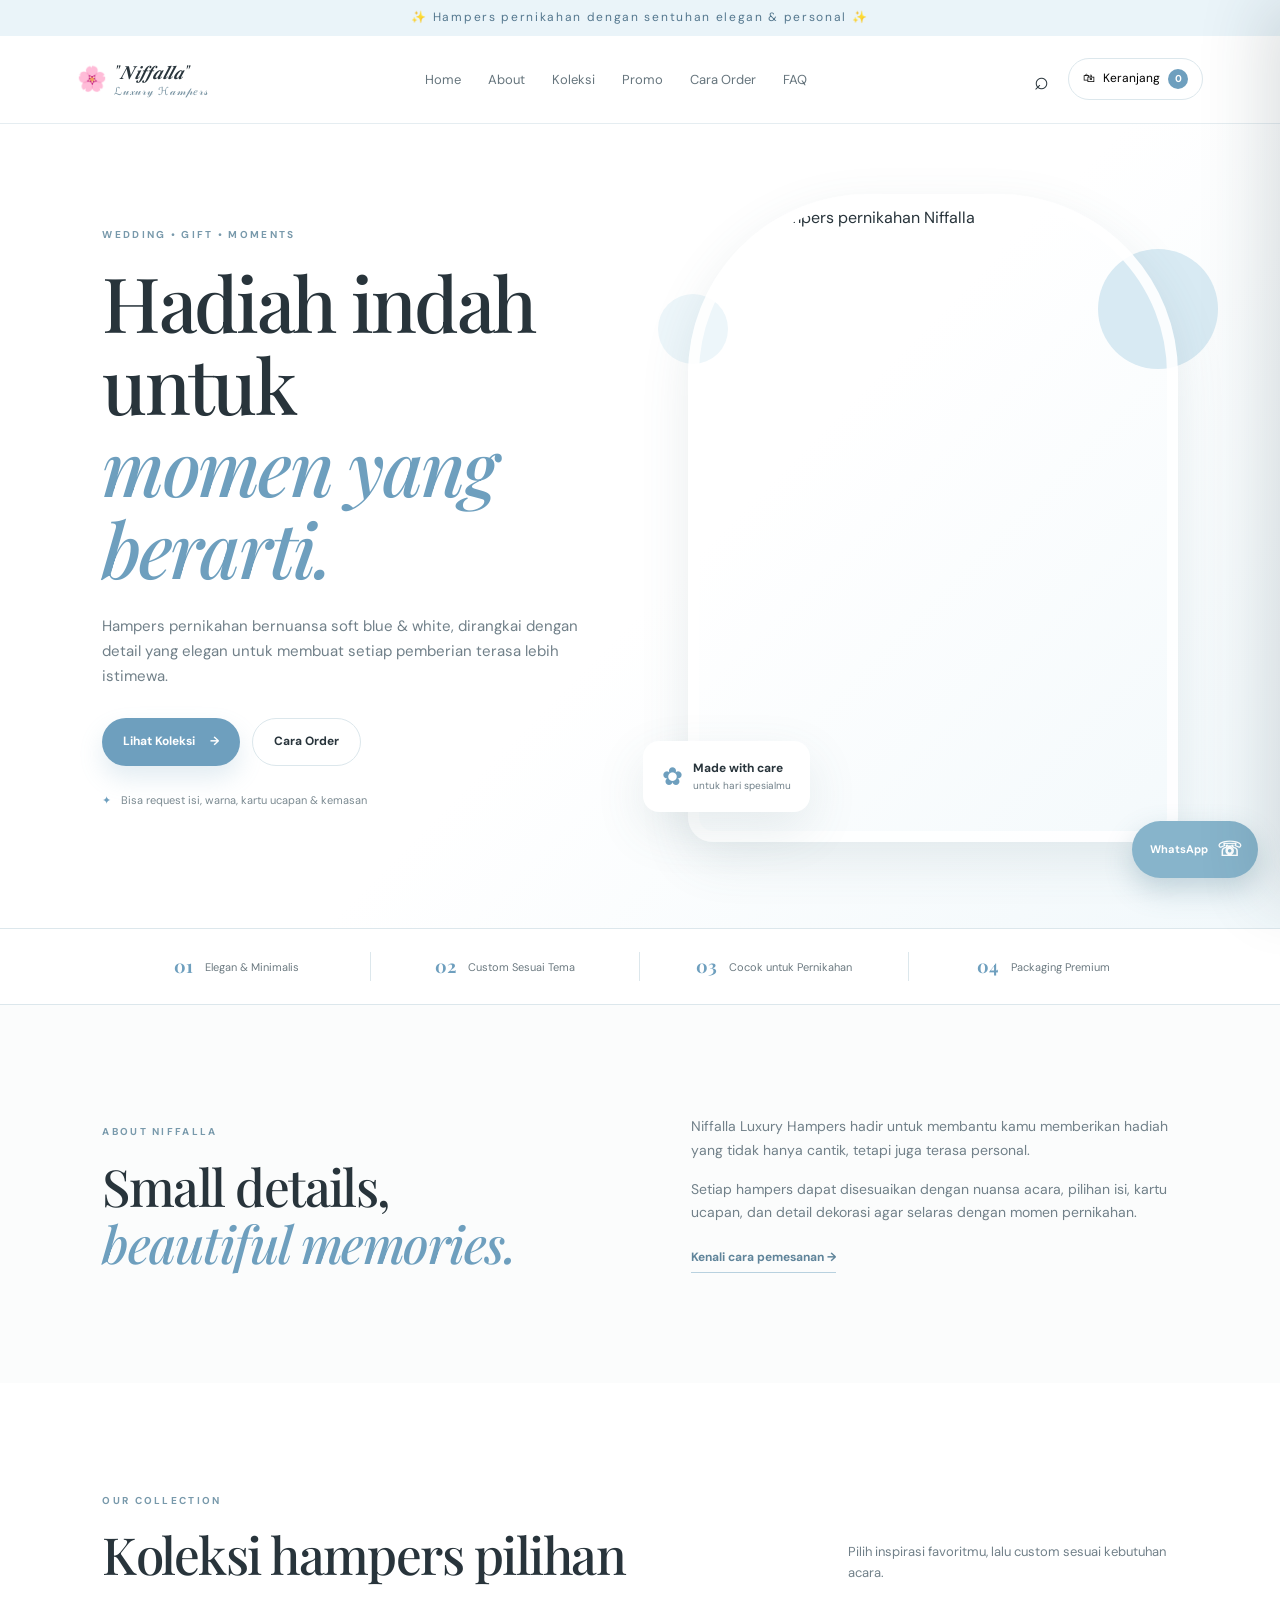
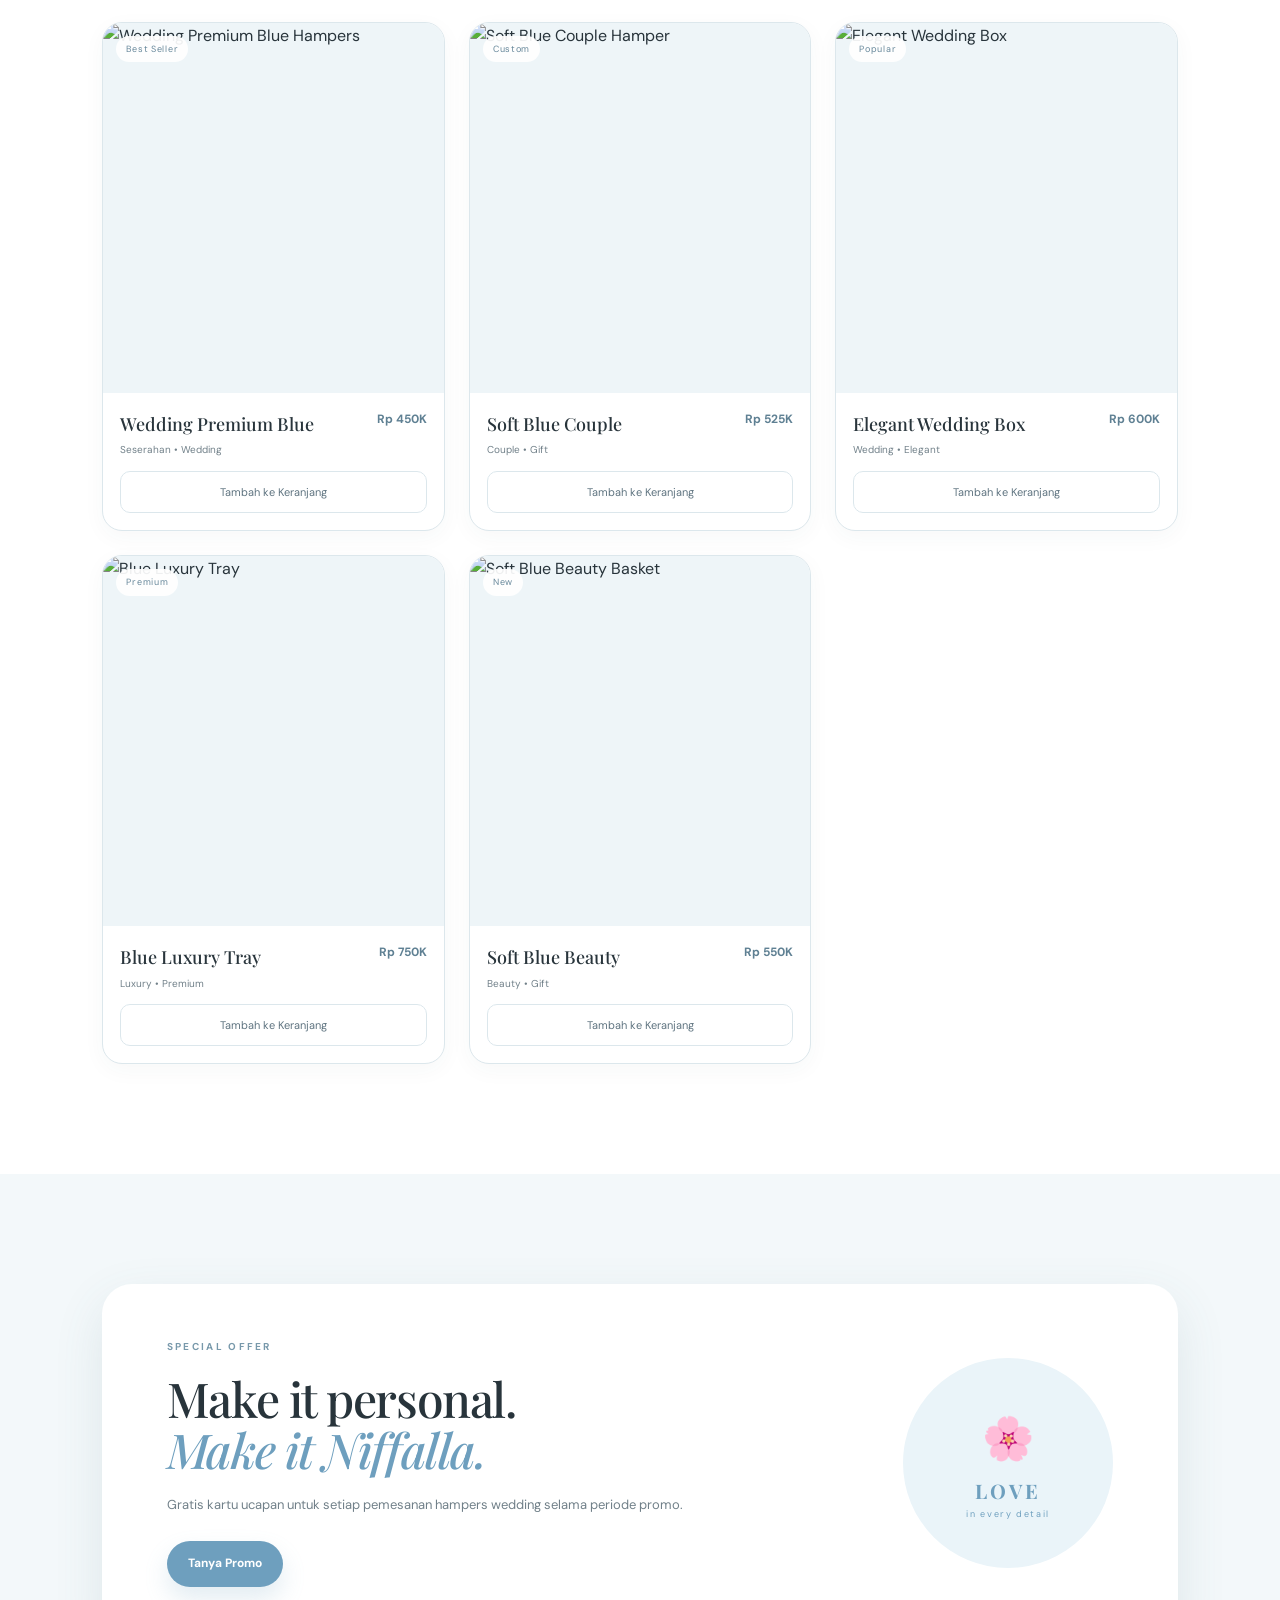
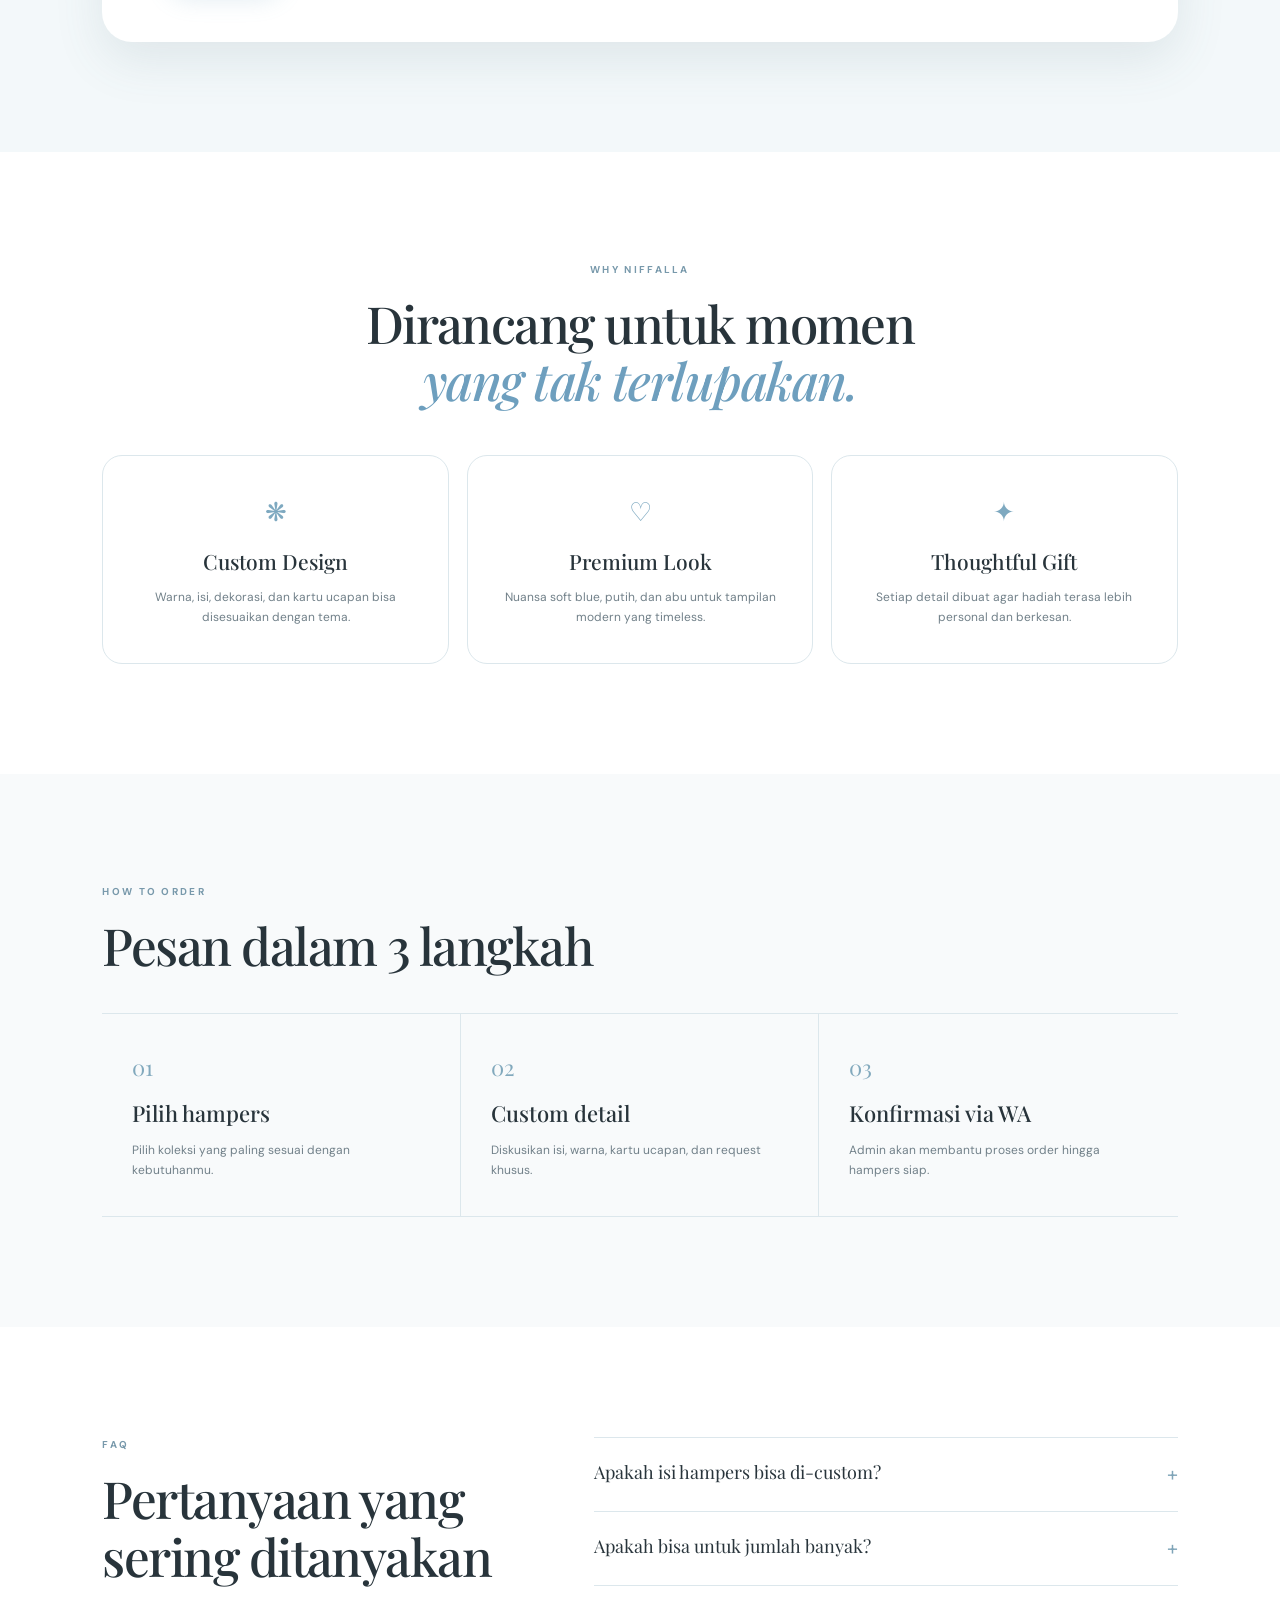
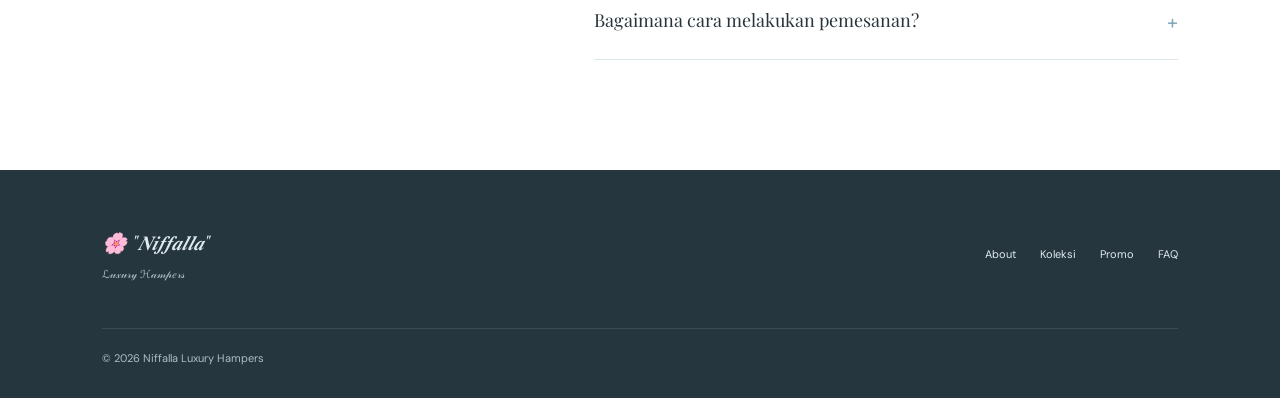
==== index.html @ 43140e13 "Add files via upload" ====
<!DOCTYPE html>
<html lang="id">
<head>
  <meta charset="UTF-8">
  <meta name="viewport" content="width=device-width, initial-scale=1.0">
  <meta name="description" content="Niffalla Luxury Hampers — hampers pernikahan modern, elegan, dan berkesan.">
  <title>🌸"𝑵𝒊𝒇𝒇𝒂𝒍𝒍𝒂"🌸 — ℒ𝓊𝓍𝓊𝓇𝓎 ℋ𝒶𝓂𝓅𝑒𝓇𝓈</title>
  <link rel="stylesheet" href="style.css">
  <link rel="icon" href="favicon.ico">
  <link rel="manifest" href="site.webmanifest">
</head>
<body>
  <div class="announcement">✨ Hampers pernikahan dengan sentuhan elegan & personal ✨</div>

  <header class="header" id="home">
    <a href="#home" class="brand" aria-label="Niffalla Luxury Hampers">
      <span class="brand-flower">🌸</span>
      <span class="brand-name">"𝑵𝒊𝒇𝒇𝒂𝒍𝒍𝒂"</span>
      <span class="brand-sub">ℒ𝓊𝓍𝓊𝓇𝓎 ℋ𝒶𝓂𝓅𝑒𝓇𝓈</span>
    </a>

    <nav class="nav" id="nav">
      <a href="#home">Home</a>
      <a href="#about">About</a>
      <a href="#koleksi">Koleksi</a>
      <a href="#promo">Promo</a>
      <a href="#cara-order">Cara Order</a>
      <a href="#faq">FAQ</a>
    </nav>

    <div class="header-actions">
      <button class="icon-btn" id="searchToggle" aria-label="Buka pencarian">⌕</button>
      <button class="cart-btn" id="cartToggle" aria-label="Buka keranjang">🛍 <span>Keranjang</span><b id="cartCount">0</b></button>
      <button class="menu-btn" id="menuBtn" aria-label="Buka menu">☰</button>
    </div>
  </header>

  <div class="search-panel" id="searchPanel">
    <div class="search-inner">
      <input id="searchInput" type="search" placeholder="Cari hampers, paket, atau kategori..." autocomplete="off">
      <button id="searchClose" aria-label="Tutup pencarian">×</button>
    </div>
    <div class="search-hint">Contoh: wedding, premium, beauty, couple</div>
  </div>

  <main>
    <section class="hero">
      <div class="hero-copy">
        <p class="eyebrow">WEDDING • GIFT • MOMENTS</p>
        <h1>Hadiah indah untuk<br><em>momen yang berarti.</em></h1>
        <p class="hero-text">Hampers pernikahan bernuansa soft blue & white, dirangkai dengan detail yang elegan untuk membuat setiap pemberian terasa lebih istimewa.</p>
        <div class="hero-buttons">
          <a class="btn primary" href="#koleksi">Lihat Koleksi <span>→</span></a>
          <a class="btn ghost" href="#cara-order">Cara Order</a>
        </div>
        <div class="hero-note">
          <span>✦</span> Bisa request isi, warna, kartu ucapan & kemasan
        </div>
      </div>

      <div class="hero-visual">
        <div class="hero-frame">
          <img src="assets/hampers-3.jpg" alt="Koleksi hampers pernikahan Niffalla">
        </div>
        <div class="floating-card">
          <span class="mini-flower">✿</span>
          <div><strong>Made with care</strong><small>untuk hari spesialmu</small></div>
        </div>
        <div class="blue-orb orb-one"></div>
        <div class="blue-orb orb-two"></div>
      </div>
    </section>

    <section class="trust-strip">
      <div><strong>01</strong><span>Elegan & Minimalis</span></div>
      <div><strong>02</strong><span>Custom Sesuai Tema</span></div>
      <div><strong>03</strong><span>Cocok untuk Pernikahan</span></div>
      <div><strong>04</strong><span>Packaging Premium</span></div>
    </section>

    <section class="section about" id="about">
      <div class="section-heading">
        <p class="eyebrow">ABOUT NIFFALLA</p>
        <h2>Small details,<br><em>beautiful memories.</em></h2>
      </div>
      <div class="about-copy">
        <p>Niffalla Luxury Hampers hadir untuk membantu kamu memberikan hadiah yang tidak hanya cantik, tetapi juga terasa personal.</p>
        <p>Setiap hampers dapat disesuaikan dengan nuansa acara, pilihan isi, kartu ucapan, dan detail dekorasi agar selaras dengan momen pernikahan.</p>
        <a class="text-link" href="#cara-order">Kenali cara pemesanan <span>→</span></a>
      </div>
    </section>

    <section class="section collection" id="koleksi">
      <div class="section-top">
        <div>
          <p class="eyebrow">OUR COLLECTION</p>
          <h2>Koleksi hampers pilihan</h2>
        </div>
        <p class="section-description">Pilih inspirasi favoritmu, lalu custom sesuai kebutuhan acara.</p>
      </div>

      <div class="product-grid" id="productGrid">
        <article class="product-card" data-name="wedding premium blue hampers" data-category="wedding premium">
          <div class="product-image"><img src="assets/hampers-1.jpg" alt="Wedding Premium Blue Hampers"><span class="tag">Best Seller</span></div>
          <div class="product-info"><div><h3>Wedding Premium Blue</h3><p>Seserahan • Wedding</p></div><strong>Rp 450K</strong></div>
          <button class="add-cart" data-product="Wedding Premium Blue" data-price="450000">Tambah ke Keranjang</button>
        </article>

        <article class="product-card" data-name="soft blue couple hamper" data-category="wedding couple">
          <div class="product-image"><img src="assets/hampers-2.jpg" alt="Soft Blue Couple Hamper"><span class="tag">Custom</span></div>
          <div class="product-info"><div><h3>Soft Blue Couple</h3><p>Couple • Gift</p></div><strong>Rp 525K</strong></div>
          <button class="add-cart" data-product="Soft Blue Couple" data-price="525000">Tambah ke Keranjang</button>
        </article>

        <article class="product-card" data-name="elegant wedding box" data-category="wedding elegant">
          <div class="product-image"><img src="assets/hampers-3.jpg" alt="Elegant Wedding Box"><span class="tag">Popular</span></div>
          <div class="product-info"><div><h3>Elegant Wedding Box</h3><p>Wedding • Elegant</p></div><strong>Rp 600K</strong></div>
          <button class="add-cart" data-product="Elegant Wedding Box" data-price="600000">Tambah ke Keranjang</button>
        </article>

        <article class="product-card" data-name="blue luxury tray" data-category="luxury premium">
          <div class="product-image"><img src="assets/hampers-4.jpg" alt="Blue Luxury Tray"><span class="tag">Premium</span></div>
          <div class="product-info"><div><h3>Blue Luxury Tray</h3><p>Luxury • Premium</p></div><strong>Rp 750K</strong></div>
          <button class="add-cart" data-product="Blue Luxury Tray" data-price="750000">Tambah ke Keranjang</button>
        </article>

        <article class="product-card" data-name="soft blue beauty basket" data-category="beauty gift">
          <div class="product-image"><img src="assets/hampers-5.jpg" alt="Soft Blue Beauty Basket"><span class="tag">New</span></div>
          <div class="product-info"><div><h3>Soft Blue Beauty</h3><p>Beauty • Gift</p></div><strong>Rp 550K</strong></div>
          <button class="add-cart" data-product="Soft Blue Beauty" data-price="550000">Tambah ke Keranjang</button>
        </article>
      </div>
      <p class="empty-state" id="emptyState">Produk yang kamu cari belum ditemukan.</p>
    </section>

    <section class="section promo" id="promo">
      <div class="promo-card">
        <div>
          <p class="eyebrow">SPECIAL OFFER</p>
          <h2>Make it personal.<br><em>Make it Niffalla.</em></h2>
          <p>Gratis kartu ucapan untuk setiap pemesanan hampers wedding selama periode promo.</p>
          <a class="btn primary" href="https://wa.me/6285159977358?text=Halo%20kak%20aku%20mau%20order%20hampers%201packet%20ya" target="_blank" rel="noopener">Tanya Promo</a>
        </div>
        <div class="promo-art"><span>🌸</span><b>LOVE</b><small>in every detail</small></div>
      </div>
    </section>

    <section class="section why">
      <div class="section-heading centered">
        <p class="eyebrow">WHY NIFFALLA</p>
        <h2>Dirancang untuk momen<br><em>yang tak terlupakan.</em></h2>
      </div>
      <div class="feature-grid">
        <div class="feature"><span>❋</span><h3>Custom Design</h3><p>Warna, isi, dekorasi, dan kartu ucapan bisa disesuaikan dengan tema.</p></div>
        <div class="feature"><span>♡</span><h3>Premium Look</h3><p>Nuansa soft blue, putih, dan abu untuk tampilan modern yang timeless.</p></div>
        <div class="feature"><span>✦</span><h3>Thoughtful Gift</h3><p>Setiap detail dibuat agar hadiah terasa lebih personal dan berkesan.</p></div>
      </div>
    </section>

    <section class="section order-section" id="cara-order">
      <div class="section-top">
        <div><p class="eyebrow">HOW TO ORDER</p><h2>Pesan dalam 3 langkah</h2></div>
      </div>
      <div class="steps">
        <div class="step"><span>01</span><h3>Pilih hampers</h3><p>Pilih koleksi yang paling sesuai dengan kebutuhanmu.</p></div>
        <div class="step"><span>02</span><h3>Custom detail</h3><p>Diskusikan isi, warna, kartu ucapan, dan request khusus.</p></div>
        <div class="step"><span>03</span><h3>Konfirmasi via WA</h3><p>Admin akan membantu proses order hingga hampers siap.</p></div>
      </div>
    </section>

    <section class="section faq" id="faq">
      <div class="section-heading"><p class="eyebrow">FAQ</p><h2>Pertanyaan yang sering ditanyakan</h2></div>
      <div class="faq-list">
        <details><summary>Apakah isi hampers bisa di-custom?</summary><p>Ya. Kamu bisa request isi, warna, tema dekorasi, dan kartu ucapan sesuai kebutuhan.</p></details>
        <details><summary>Apakah bisa untuk jumlah banyak?</summary><p>Bisa. Untuk pesanan wedding dalam jumlah banyak, sebaiknya konsultasikan kebutuhan lebih awal melalui WhatsApp.</p></details>
        <details><summary>Bagaimana cara melakukan pemesanan?</summary><p>Tambahkan produk ke keranjang, isi data pemesan, lalu kirim lewat WhatsApp. Pesanan otomatis tercatat di sistem kami.</p></details>
      </div>
    </section>
  </main>

  <footer class="footer">
    <div>
      <a href="#home" class="footer-brand">🌸 "𝑵𝒊𝒇𝒇𝒂𝒍𝒍𝒂"</a>
      <p>ℒ𝓊𝓍𝓊𝓇𝓎 ℋ𝒶𝓂𝓅𝑒𝓇𝓈</p>
    </div>
    <div class="footer-links">
      <a href="#about">About</a><a href="#koleksi">Koleksi</a><a href="#promo">Promo</a><a href="#faq">FAQ</a>
    </div>
    <p class="copyright">© 2026 Niffalla Luxury Hampers</p>
  </footer>

  <aside class="cart-drawer" id="cartDrawer" aria-label="Keranjang belanja">
    <div class="cart-head">
      <div><p class="eyebrow">YOUR BAG</p><h2>Keranjang</h2></div>
      <button id="cartClose" aria-label="Tutup keranjang">×</button>
    </div>

    <div id="cartItems" class="cart-items">
      <p class="cart-empty">Keranjang masih kosong.</p>
    </div>

    <!-- Form data pemesan (database order) -->
    <div class="cart-form" id="orderFormWrap">
      <h3>Data Pemesan</h3>
      <div id="orderStatus" class="order-status"></div>

      <label for="customerName">Nama <span>*</span></label>
      <input type="text" id="customerName" placeholder="Nama lengkap" autocomplete="name" required>

      <label for="customerWa">Nomor WhatsApp <span>*</span></label>
      <input type="tel" id="customerWa" placeholder="08xxxxxxxxxx atau 628xxxxxxxxxx" autocomplete="tel" required>

      <label for="customerNote">Catatan / Request Custom</label>
      <textarea id="customerNote" placeholder="Contoh: kartu ucapan untuk Anisa & Budi, warna soft blue..."></textarea>

      <p class="form-error" id="formError">Mohon isi nama dan nomor WhatsApp.</p>
      <p class="form-success" id="formSuccess">Pesanan berhasil tercatat!</p>
    </div>

    <div class="cart-footer">
      <div><span>Total</span><strong id="cartTotal">Rp 0</strong></div>
      <button class="btn primary full" id="checkoutBtn">Order via WhatsApp</button>
    </div>
  </aside>
  <div class="overlay" id="overlay"></div>

  <a class="wa-float" href="https://wa.me/6285159977358?text=Halo%20kak%20aku%20mau%20order%20hampers%201packet%20ya" target="_blank" rel="noopener" aria-label="Chat WhatsApp">
    <span>WhatsApp</span> <b>☏</b>
  </a>

  <script src="script.js"></script>
</body>
</html>
---- style.css ----
@import url('https://fonts.googleapis.com/css2?family=DM+Sans:wght@400;500;600;700&family=Playfair+Display:ital,wght@0,500;0,600;1,500;1,600&display=swap');

:root{
  --blue:#a9c9df;
  --blue-deep:#6e9fbe;
  --blue-soft:#eaf4f9;
  --blue-pale:#f5fafc;
  --ink:#28343b;
  --muted:#718089;
  --line:#dce7ec;
  --white:#fff;
  --gray:#f5f6f6;
  --shadow:0 18px 50px rgba(77,105,119,.12);
  --radius:24px;
}
*{box-sizing:border-box;margin:0;padding:0}
html{scroll-behavior:smooth}
body{font-family:'DM Sans',sans-serif;color:var(--ink);background:#fff;line-height:1.65;overflow-x:hidden}
a{text-decoration:none;color:inherit}
button,input{font:inherit}
button{cursor:pointer;border:0}
img{display:block;width:100%;height:100%;object-fit:cover}
.announcement{background:#eaf4f9;color:#54778e;text-align:center;font-size:12px;letter-spacing:.14em;padding:8px 15px}
.header{height:88px;display:flex;align-items:center;justify-content:space-between;padding:0 6vw;border-bottom:1px solid rgba(220,231,236,.75);background:rgba(255,255,255,.94);position:sticky;top:0;z-index:20;backdrop-filter:blur(12px)}
.brand{display:grid;grid-template-columns:auto 1fr;grid-template-rows:auto auto;column-gap:7px;line-height:1}
.brand-flower{grid-row:1/3;font-size:24px;align-self:center}
.brand-name{font-family:'Playfair Display',serif;font-size:19px;font-style:italic;letter-spacing:.02em}
.brand-sub{font-family:'Playfair Display',serif;font-size:11px;color:#7691a0;letter-spacing:.08em;margin-top:4px}
.nav{display:flex;gap:27px;font-size:13px;color:#66757d}
.nav a{transition:.25s}.nav a:hover{color:var(--blue-deep)}
.header-actions{display:flex;gap:8px;align-items:center}
.icon-btn,.menu-btn{background:transparent;color:var(--ink);font-size:25px;width:38px;height:38px}
.cart-btn{display:flex;align-items:center;gap:8px;padding:10px 14px;border:1px solid var(--line);border-radius:99px;background:#fff;font-size:12px}
.cart-btn b{min-width:20px;height:20px;border-radius:50%;display:grid;place-items:center;background:var(--blue-deep);color:#fff;font-size:10px}
.menu-btn{display:none}
.search-panel{position:fixed;top:96px;right:6vw;width:min(520px,88vw);background:#fff;border:1px solid var(--line);box-shadow:var(--shadow);padding:18px;border-radius:18px;z-index:30;transform:translateY(-15px);opacity:0;pointer-events:none;transition:.25s}
.search-panel.open{transform:translateY(0);opacity:1;pointer-events:auto}
.search-inner{display:flex;border:1px solid var(--line);border-radius:12px;overflow:hidden}
.search-inner input{border:0;outline:0;padding:13px 15px;flex:1}
.search-inner button{width:45px;background:#fff;font-size:24px;color:var(--muted)}
.search-hint{font-size:11px;color:var(--muted);padding-top:8px}
.hero{min-height:calc(100vh - 96px);display:grid;grid-template-columns:1.02fr .98fr;align-items:center;gap:6vw;padding:70px 8vw 85px;background:linear-gradient(135deg,#fff 0%,#fff 54%,#f1f8fb 100%);position:relative}
.hero-copy{max-width:620px}
.eyebrow{font-size:10px;letter-spacing:.23em;font-weight:700;color:#7899ab;margin-bottom:17px}
.hero h1{font-family:'Playfair Display',serif;font-size:clamp(46px,6vw,76px);line-height:1.08;font-weight:500;letter-spacing:-.035em}
.hero h1 em,.section h2 em{color:#6e9fbe}
.hero-text{color:var(--muted);max-width:550px;margin:25px 0 30px;font-size:15px}
.hero-buttons{display:flex;gap:12px;flex-wrap:wrap}
.btn{display:inline-flex;align-items:center;justify-content:center;gap:15px;padding:13px 21px;border-radius:99px;font-size:12px;font-weight:700;transition:.25s}
.btn.primary{background:var(--blue-deep);color:#fff;box-shadow:0 12px 25px rgba(110,159,190,.2)}
.btn.primary:hover{transform:translateY(-2px);background:#5f8fae}
.btn.ghost{border:1px solid var(--line);background:#fff}
.btn.ghost:hover{border-color:var(--blue);background:var(--blue-pale)}
.hero-note{font-size:11px;color:#7a8990;margin-top:25px}.hero-note span{color:var(--blue-deep);margin-right:7px}
.hero-visual{position:relative;max-width:570px;justify-self:end;width:100%}
.hero-frame{height:min(650px,72vh);border-radius:180px 180px 25px 25px;overflow:hidden;border:11px solid rgba(255,255,255,.9);box-shadow:var(--shadow);position:relative;z-index:2}
.floating-card{position:absolute;z-index:4;left:-45px;bottom:30px;background:#fff;padding:15px 19px;border-radius:16px;box-shadow:var(--shadow);display:flex;gap:10px;align-items:center}
.mini-flower{font-size:25px;color:var(--blue-deep)}
.floating-card strong,.floating-card small{display:block}.floating-card strong{font-size:12px}.floating-card small{font-size:10px;color:var(--muted)}
.blue-orb{position:absolute;border-radius:50%;background:#d8eaf3}.orb-one{width:120px;height:120px;right:-40px;top:55px}.orb-two{width:70px;height:70px;left:-30px;top:100px;background:#edf6fa}
.trust-strip{display:grid;grid-template-columns:repeat(4,1fr);border-top:1px solid var(--line);border-bottom:1px solid var(--line);padding:23px 8vw;background:#fff}
.trust-strip div{display:flex;justify-content:center;align-items:center;gap:12px;border-right:1px solid var(--line)}.trust-strip div:last-child{border:0}
.trust-strip strong{font-family:'Playfair Display',serif;color:var(--blue-deep);font-size:18px}.trust-strip span{font-size:11px;color:#6c7a81}
.section{padding:110px 8vw}.about{display:grid;grid-template-columns:1fr 1fr;gap:8vw;align-items:end;background:#fbfcfc}
.section h2{font-family:'Playfair Display',serif;font-size:clamp(34px,4vw,55px);line-height:1.12;font-weight:500;letter-spacing:-.03em}
.about-copy{max-width:560px;color:var(--muted);font-size:14px}.about-copy p+p{margin-top:16px}
.text-link{display:inline-block;margin-top:24px;color:#5f849a;font-size:12px;font-weight:700;border-bottom:1px solid #b8d1df;padding-bottom:4px}
.section-top{display:flex;justify-content:space-between;align-items:end;gap:30px;margin-bottom:38px}.section-description{max-width:330px;color:var(--muted);font-size:13px}
.collection{background:#fff}.product-grid{display:grid;grid-template-columns:repeat(3,1fr);gap:24px}
.product-card{border:1px solid var(--line);border-radius:20px;overflow:hidden;background:#fff;transition:.3s;box-shadow:0 6px 22px rgba(50,75,85,.04)}
.product-card:hover{transform:translateY(-6px);box-shadow:var(--shadow)}
.product-image{height:370px;position:relative;background:#eef5f8}.product-image img{transition:.5s}.product-card:hover .product-image img{transform:scale(1.025)}
.tag{position:absolute;left:13px;top:13px;background:rgba(255,255,255,.92);padding:6px 10px;border-radius:99px;font-size:9px;letter-spacing:.08em;color:#66879a}
.product-info{display:flex;justify-content:space-between;gap:12px;padding:17px 17px 12px}.product-info h3{font-family:'Playfair Display',serif;font-size:18px;font-weight:500}.product-info p{font-size:10px;color:var(--muted);margin-top:3px}.product-info strong{font-size:12px;color:#5f8093;white-space:nowrap}
.add-cart{margin:0 17px 17px;width:calc(100% - 34px);padding:11px;border:1px solid var(--line);background:#fff;border-radius:10px;font-size:11px;color:#5f7480;transition:.2s}.add-cart:hover{background:var(--blue-soft);border-color:#c4dce8}
.empty-state{display:none;text-align:center;color:var(--muted);padding:40px;font-size:13px}
.promo{background:#f3f8fa}.promo-card{background:#fff;border-radius:30px;padding:55px 6%;display:flex;align-items:center;justify-content:space-between;gap:40px;box-shadow:var(--shadow);overflow:hidden}.promo-card h2{font-family:'Playfair Display',serif;font-size:48px;line-height:1.08;font-weight:500}.promo-card p:not(.eyebrow){color:var(--muted);font-size:13px;max-width:530px;margin:18px 0 25px}.promo-art{width:210px;height:210px;border-radius:50%;background:#eaf4f9;display:flex;flex-direction:column;align-items:center;justify-content:center;color:#6e9fbe;flex-shrink:0}.promo-art span{font-size:42px}.promo-art b{font-family:'Playfair Display',serif;font-size:20px;letter-spacing:.16em}.promo-art small{font-size:9px;letter-spacing:.18em}
.centered{text-align:center}.why{background:#fff}.feature-grid{display:grid;grid-template-columns:repeat(3,1fr);gap:18px;margin-top:45px}.feature{text-align:center;padding:35px 25px;border:1px solid var(--line);border-radius:20px}.feature span{font-size:26px;color:#7ea9c0}.feature h3{font-family:'Playfair Display',serif;font-size:21px;font-weight:500;margin:10px 0}.feature p{font-size:12px;color:var(--muted)}
.order-section{background:#f8fafb}.steps{display:grid;grid-template-columns:repeat(3,1fr);border-top:1px solid var(--line);border-bottom:1px solid var(--line)}.step{padding:35px 30px;border-right:1px solid var(--line)}.step:last-child{border:0}.step span{font-family:'Playfair Display',serif;color:#82a9bd;font-size:22px}.step h3{font-family:'Playfair Display',serif;font-size:22px;font-weight:500;margin:10px 0}.step p{font-size:12px;color:var(--muted);max-width:280px}
.faq{display:grid;grid-template-columns:.8fr 1.2fr;gap:8vw}.faq-list{border-top:1px solid var(--line)}details{border-bottom:1px solid var(--line);padding:20px 0}summary{cursor:pointer;font-family:'Playfair Display',serif;font-size:18px;list-style:none;display:flex;justify-content:space-between;gap:20px}summary::-webkit-details-marker{display:none}summary:after{content:'+';font-family:'DM Sans';font-size:20px;color:#7fa4b8}details[open] summary:after{content:'−'}details p{font-size:12px;color:var(--muted);padding-top:13px;max-width:650px}
.footer{background:#26363e;color:#dfeaf0;padding:55px 8vw 30px;display:grid;grid-template-columns:1fr auto;gap:30px;position:relative}.footer-brand{font-family:'Playfair Display',serif;font-style:italic;font-size:20px}.footer p{font-size:11px;color:#aebec5;margin-top:7px}.footer-links{display:flex;gap:24px;font-size:11px;align-items:center}.copyright{grid-column:1/-1;border-top:1px solid rgba(255,255,255,.1);padding-top:20px;margin-top:15px!important}
.cart-drawer{position:fixed;right:0;top:0;height:100vh;width:min(440px,94vw);background:#fff;z-index:60;box-shadow:-20px 0 60px rgba(35,55,65,.14);transform:translateX(100%);transition:.35s;display:flex;flex-direction:column}.cart-drawer.open{transform:translateX(0)}.cart-head{display:flex;justify-content:space-between;align-items:flex-start;padding:28px;border-bottom:1px solid var(--line)}.cart-head h2{font-family:'Playfair Display',serif;font-weight:500;font-size:30px}.cart-head button{background:transparent;font-size:28px;color:var(--muted)}.cart-items{flex:1;overflow:auto;padding:15px 28px}.cart-empty{font-size:13px;color:var(--muted);text-align:center;padding:60px 10px}.cart-row{display:grid;grid-template-columns:1fr auto;gap:12px;padding:18px 0;border-bottom:1px solid var(--line)}.cart-row strong{font-size:12px}.cart-row p{font-size:12px}.cart-row small{display:block;color:var(--muted);margin-top:4px}.remove-item{background:transparent;color:#a06f6f;font-size:10px;margin-top:8px}.cart-footer{padding:22px 28px;border-top:1px solid var(--line);background:#fbfcfc}.cart-footer>div{display:flex;justify-content:space-between;margin-bottom:16px;font-size:13px}.full{width:100%}.overlay{position:fixed;inset:0;background:rgba(30,45,52,.25);z-index:50;opacity:0;pointer-events:none;transition:.3s}.overlay.show{opacity:1;pointer-events:auto}
.wa-float{position:fixed;right:22px;bottom:22px;z-index:45;background:#87b4cb;color:#fff;border-radius:99px;padding:12px 16px 12px 18px;display:flex;align-items:center;gap:9px;font-size:11px;font-weight:700;box-shadow:0 12px 28px rgba(80,125,147,.3);transition:.25s}.wa-float:hover{transform:translateY(-3px)}.wa-float b{font-size:20px}
@media(max-width:1050px){.nav{gap:15px}.hero{padding-left:6vw;padding-right:6vw}.section{padding-left:6vw;padding-right:6vw}.trust-strip{padding-left:6vw;padding-right:6vw}.product-grid{grid-template-columns:repeat(2,1fr)}}
@media(max-width:800px){.header{padding:0 5vw}.nav{position:absolute;left:0;right:0;top:88px;background:#fff;border-bottom:1px solid var(--line);padding:20px 5vw;display:none;flex-direction:column}.nav.open{display:flex}.menu-btn{display:block}.cart-btn span{display:none}.hero{grid-template-columns:1fr;padding-top:45px}.hero-visual{justify-self:center;max-width:500px;margin-top:30px}.hero-frame{height:500px}.floating-card{left:10px}.about,.faq{grid-template-columns:1fr;gap:35px}.feature-grid,.steps{grid-template-columns:1fr}.step{border-right:0;border-bottom:1px solid var(--line)}.section-top{display:block}.section-description{margin-top:12px}.promo-card{padding:40px 30px}.promo-art{width:150px;height:150px}.promo-card h2{font-size:37px}.footer{grid-template-columns:1fr}.footer-links{order:3}.copyright{grid-column:1}}
@media(max-width:560px){.brand-sub{font-size:9px}.brand-name{font-size:16px}.brand-flower{font-size:19px}.icon-btn{display:none}.hero h1{font-size:43px}.hero-frame{height:440px}.trust-strip{grid-template-columns:1fr 1fr;gap:15px}.trust-strip div{border:0;justify-content:flex-start}.product-grid{grid-template-columns:1fr}.product-image{height:390px}.section{padding-top:75px;padding-bottom:75px}.promo-card{display:block}.promo-art{margin:30px auto 0}.wa-float span{display:none}.wa-float{width:50px;height:50px;padding:0;justify-content:center}.wa-float b{font-size:22px}}

/* ===== Order form in cart drawer ===== */
.cart-form{padding:0 28px 18px;border-top:1px solid var(--line);margin-top:8px}
.cart-form h3{font-family:'Playfair Display',serif;font-size:15px;font-weight:500;margin:16px 0 12px;color:var(--ink)}
.cart-form label{display:block;font-size:11px;color:var(--muted);margin-bottom:4px;margin-top:10px}
.cart-form label span{color:#c45c5c}
.cart-form input,.cart-form textarea{
  width:100%;padding:11px 13px;border:1px solid var(--line);border-radius:10px;
  font-size:13px;outline:0;background:#fff;color:var(--ink);transition:.2s
}
.cart-form input:focus,.cart-form textarea:focus{border-color:var(--blue-deep);box-shadow:0 0 0 3px rgba(110,159,190,.15)}
.cart-form textarea{resize:vertical;min-height:70px}
.cart-form .form-error{font-size:11px;color:#c45c5c;margin-top:6px;display:none}
.cart-form .form-error.show{display:block}
.cart-form .form-success{font-size:12px;color:#3d8b6e;margin-top:8px;display:none;text-align:center}
.cart-form .form-success.show{display:block}
.btn.loading{opacity:.7;pointer-events:none}
.btn.loading::after{content:' ...'}
.order-status{font-size:11px;text-align:center;padding:8px 12px;border-radius:8px;margin-bottom:10px;display:none}
.order-status.show{display:block}
.order-status.ok{background:#e8f5ef;color:#2d6a4f}
.order-status.err{background:#fdeeee;color:#9b2c2c}
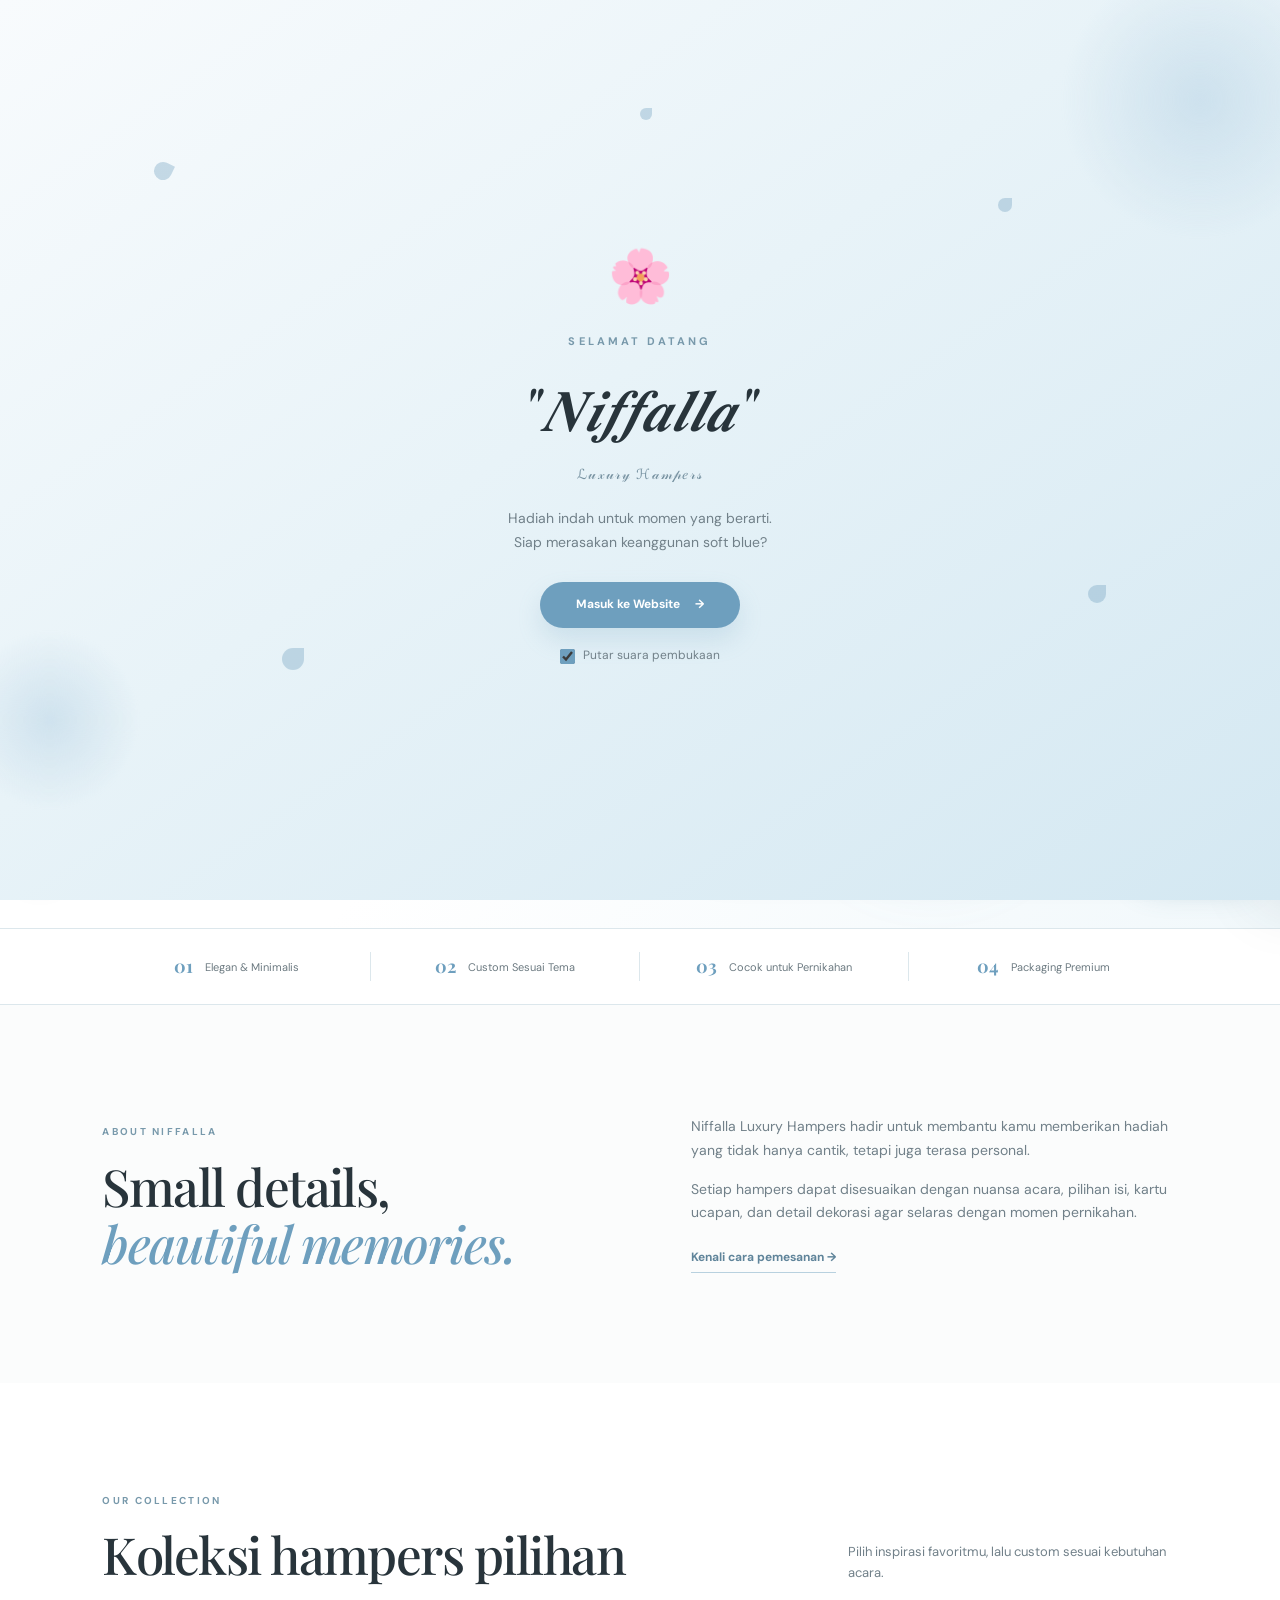
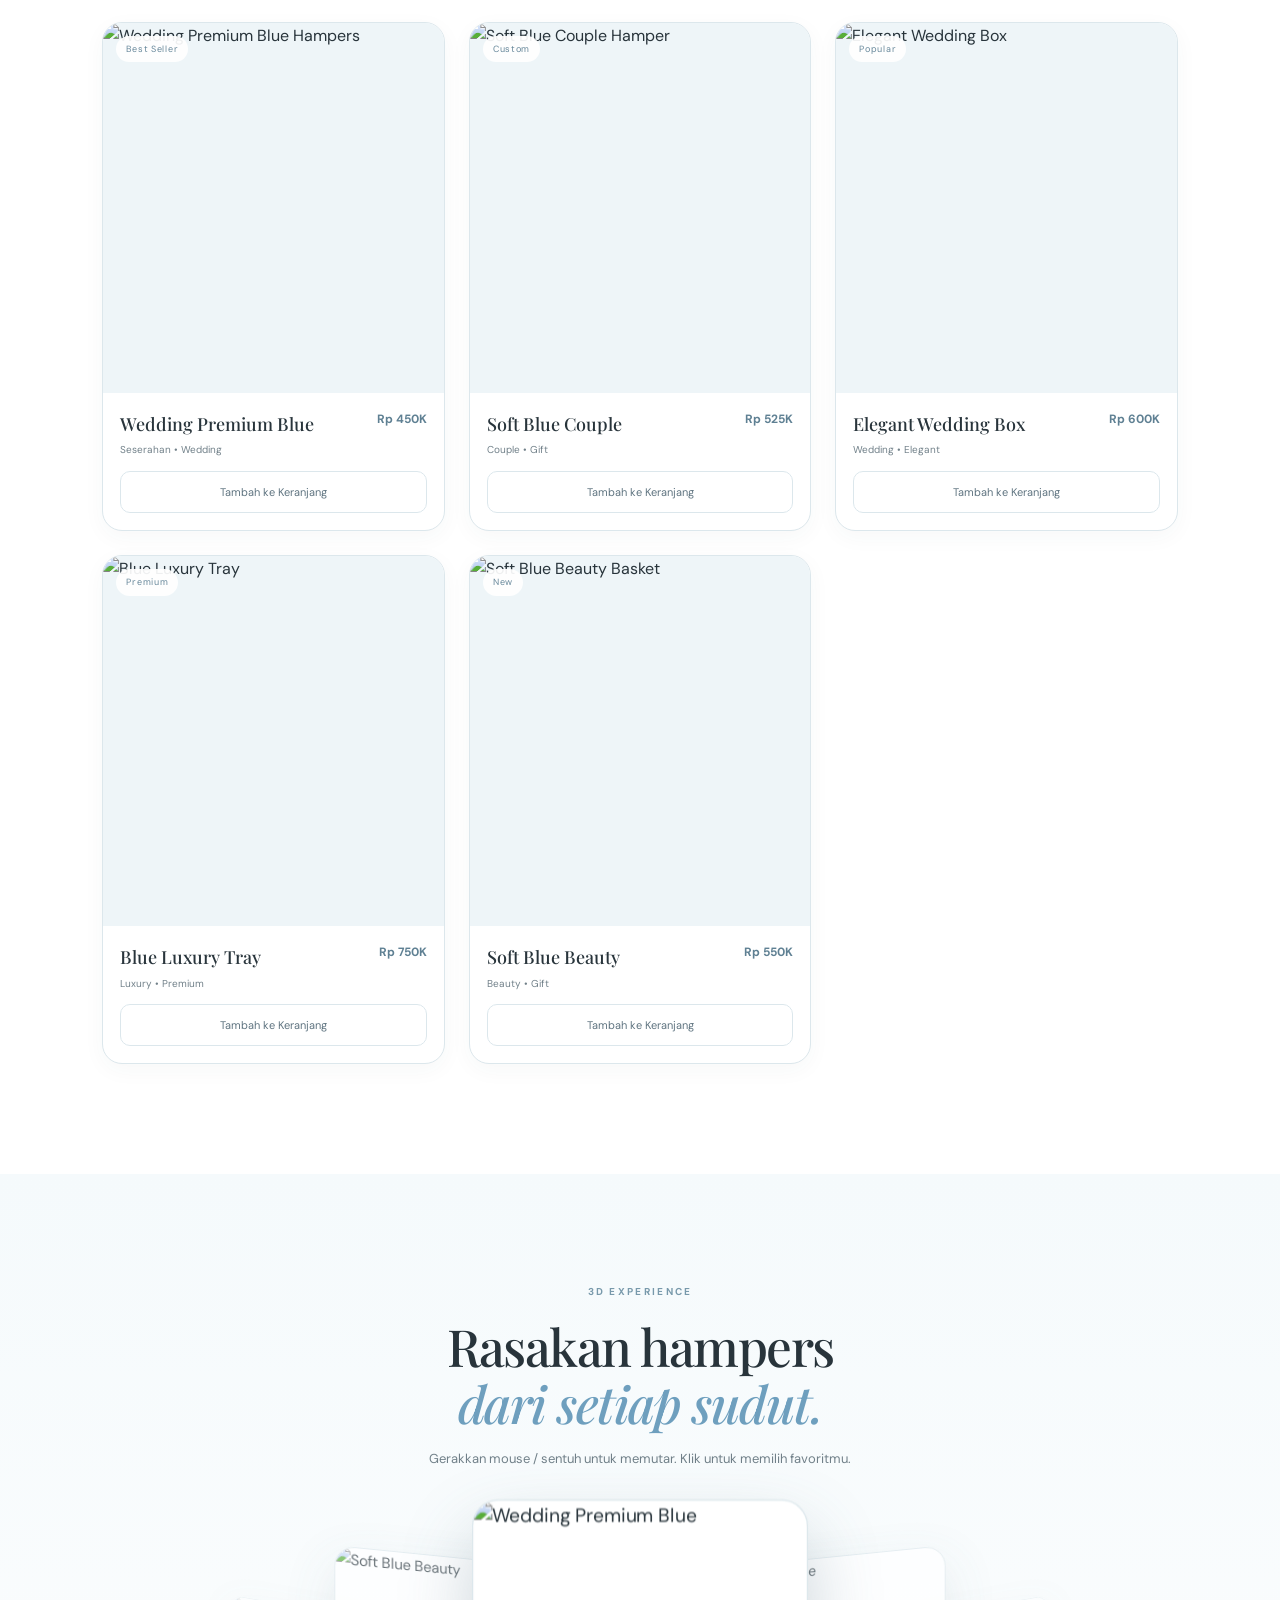
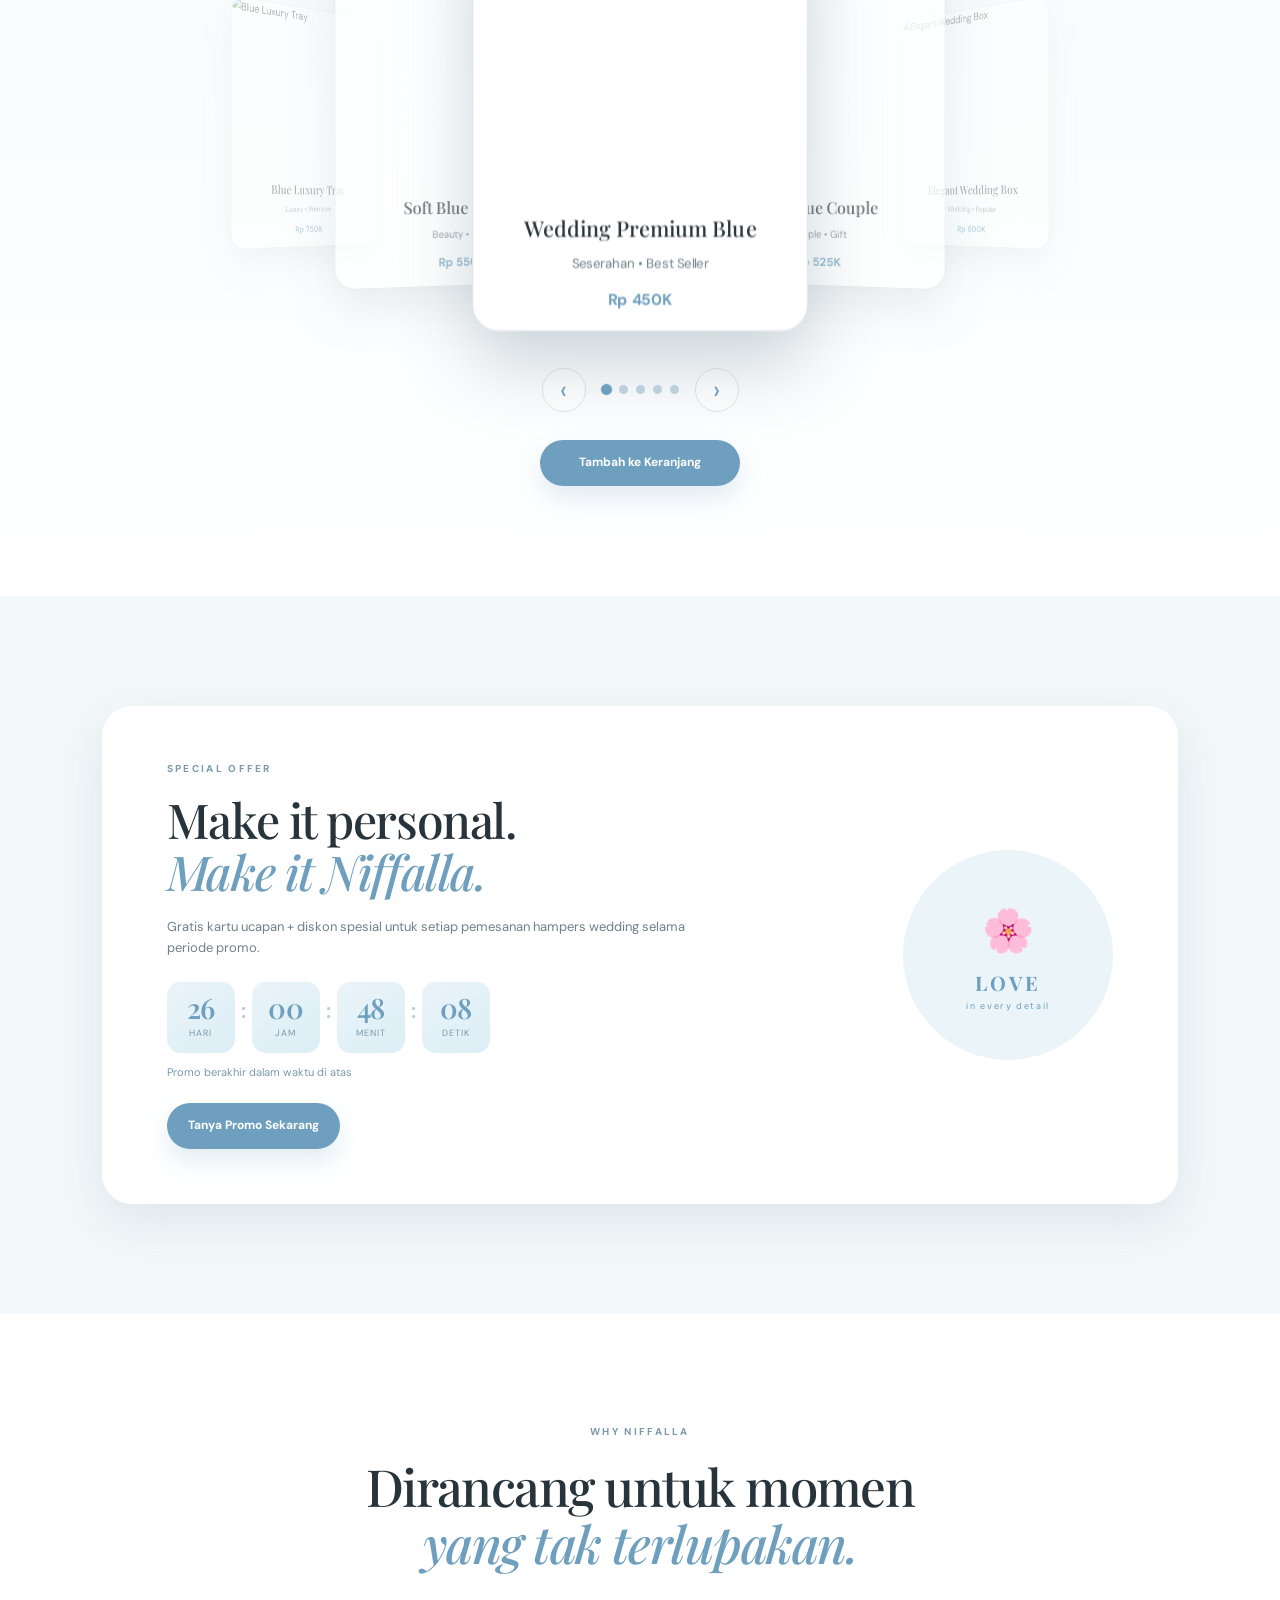
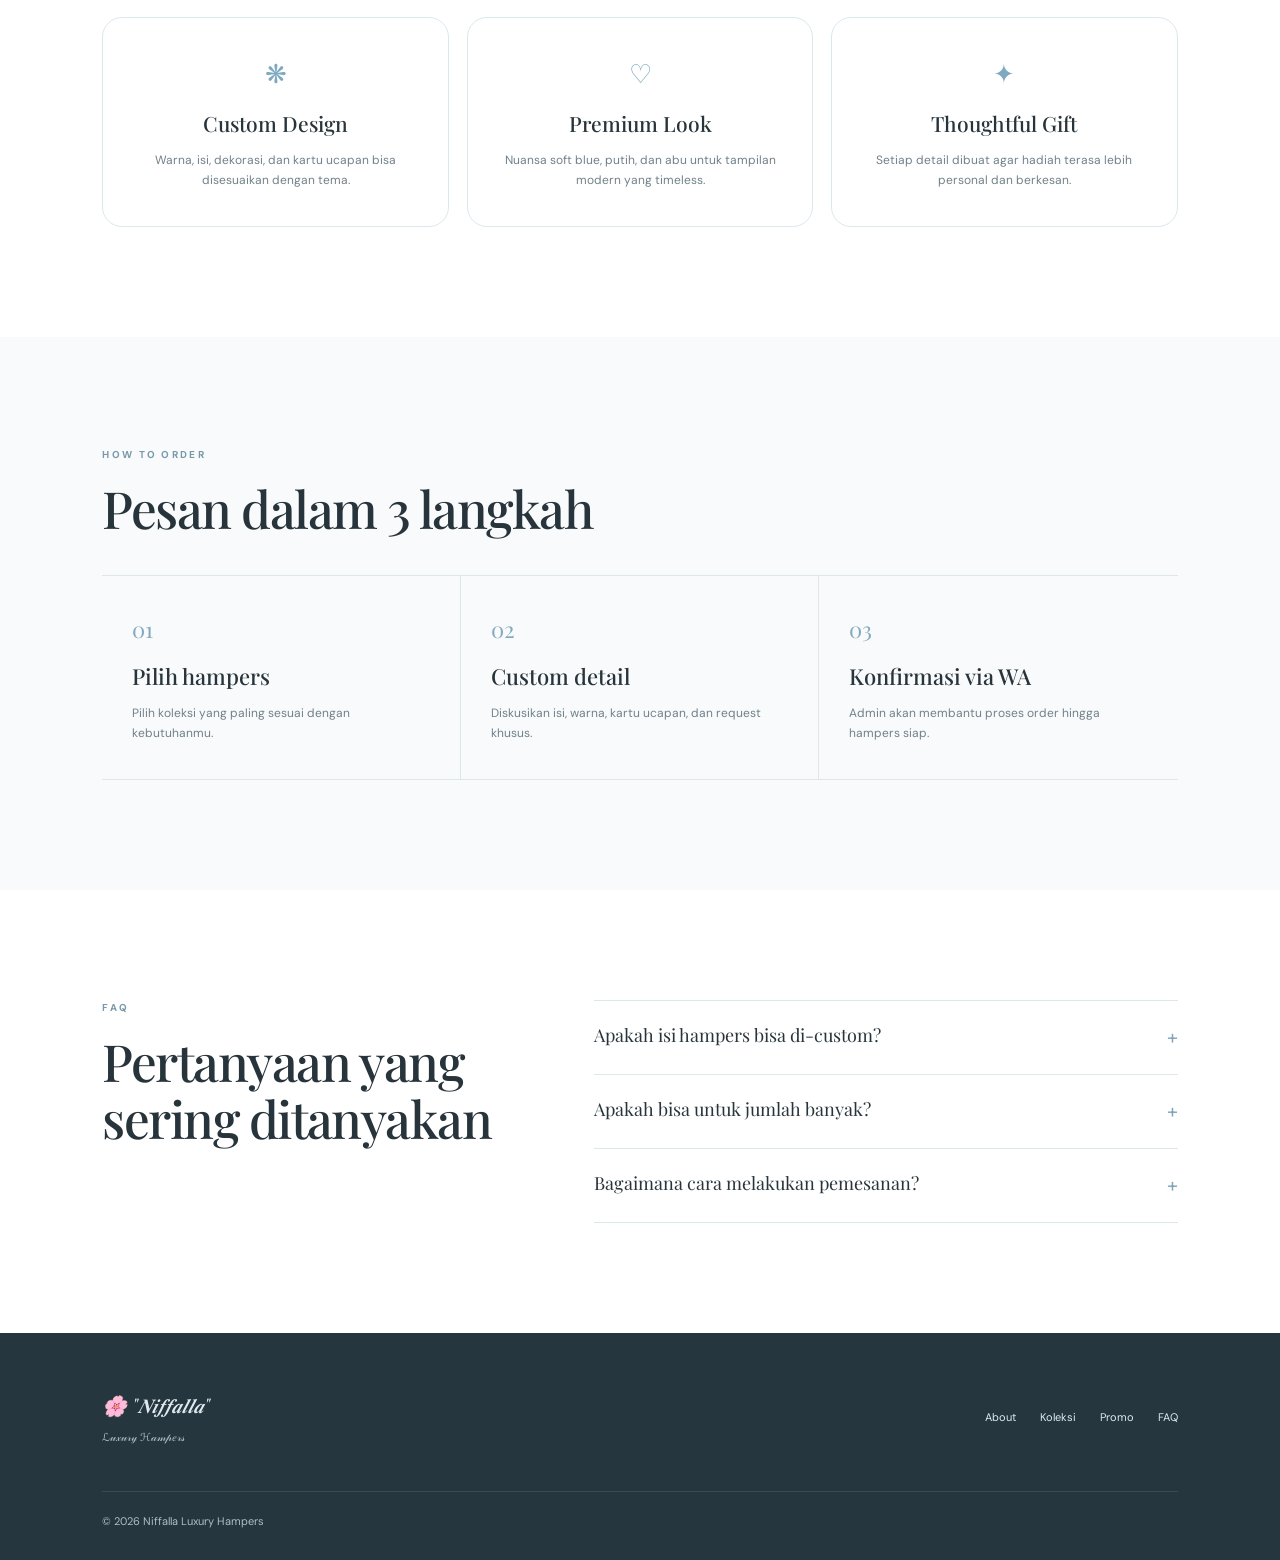
==== commit 7dc74eda: "Add files via upload" ====
--- a/index.html
+++ b/index.html
@@ -3,13 +3,158 @@
 <head>
   <meta charset="UTF-8">
   <meta name="viewport" content="width=device-width, initial-scale=1.0">
-  <meta name="description" content="Niffalla Luxury Hampers — hampers pernikahan modern, elegan, dan berkesan.">
-  <title>🌸"𝑵𝒊𝒇𝒇𝒂𝒍𝒍𝒂"🌸 — ℒ𝓊𝓍𝓊𝓇𝓎 ℋ𝒶𝓂𝓅𝑒𝓇𝓈</title>
+  <title>Niffalla Luxury Hampers — Hampers Pernikahan Elegan & Custom Soft Blue</title>
+  <meta name="description" content="Niffalla Luxury Hampers — hampers pernikahan modern bernuansa soft blue & white. Custom isi, warna, kartu ucapan, dan kemasan premium untuk seserahan, gift, dan momen spesial.">
+  <meta name="keywords" content="hampers pernikahan, seserahan, hampers wedding, hampers soft blue, gift hampers, hampers custom, Niffalla, hampers elegan, wedding gift Indonesia">
+  <meta name="author" content="Niffalla Luxury Hampers">
+  <meta name="robots" content="index, follow, max-image-preview:large, max-snippet:-1, max-video-preview:-1">
+  <meta name="googlebot" content="index, follow">
+  <meta name="theme-color" content="#a9c9df">
+  <meta name="msapplication-TileColor" content="#a9c9df">
+  <meta name="format-detection" content="telephone=no">
+
+  <!-- Canonical -->
+  <link rel="canonical" href="https://niffalla.my.id/">
+
+  <!-- Alternate language -->
+  <link rel="alternate" hreflang="id" href="https://niffalla.my.id/">
+  <link rel="alternate" hreflang="x-default" href="https://niffalla.my.id/">
+
+  <!-- Open Graph -->
+  <meta property="og:type" content="website">
+  <meta property="og:site_name" content="Niffalla Luxury Hampers">
+  <meta property="og:title" content="Niffalla Luxury Hampers — Hampers Pernikahan Elegan">
+  <meta property="og:description" content="Hampers pernikahan bernuansa soft blue & white. Custom isi, warna, kartu ucapan & kemasan untuk momen spesial.">
+  <meta property="og:url" content="https://niffalla.my.id/">
+  <meta property="og:locale" content="id_ID">
+  <meta property="og:image" content="https://niffalla.my.id/og-image.jpg">
+  <meta property="og:image:secure_url" content="https://niffalla.my.id/og-image.jpg">
+  <meta property="og:image:type" content="image/jpeg">
+  <meta property="og:image:width" content="1200">
+  <meta property="og:image:height" content="630">
+  <meta property="og:image:alt" content="Niffalla Luxury Hampers — koleksi hampers pernikahan elegan soft blue">
+
+  <!-- Twitter / X Card -->
+  <meta name="twitter:card" content="summary_large_image">
+  <meta name="twitter:title" content="Niffalla Luxury Hampers — Hampers Pernikahan Elegan">
+  <meta name="twitter:description" content="Hampers pernikahan bernuansa soft blue & white. Custom isi, warna, kartu ucapan & kemasan.">
+  <meta name="twitter:image" content="https://niffalla.my.id/og-image.jpg">
+  <meta name="twitter:image:alt" content="Niffalla Luxury Hampers — koleksi hampers pernikahan elegan">
+
+  <!-- Favicons & PWA -->
+  <link rel="icon" href="/favicon.ico" sizes="any">
+  <link rel="icon" type="image/png" sizes="16x16" href="/favicon-16x16.png">
+  <link rel="icon" type="image/png" sizes="32x32" href="/favicon-32x32.png">
+  <link rel="icon" type="image/png" sizes="64x64" href="/favicon-64.png">
+  <link rel="icon" type="image/png" sizes="192x192" href="/favicon-192.png">
+  <link rel="icon" type="image/png" sizes="512x512" href="/favicon-512.png">
+  <link rel="apple-touch-icon" href="/favicon-192.png">
+  <link rel="manifest" href="/site.webmanifest">
+
+  <!-- Stylesheet -->
   <link rel="stylesheet" href="style.css">
-  <link rel="icon" href="favicon.ico">
-  <link rel="manifest" href="site.webmanifest">
+
+  <!-- Structured Data -->
+  <script type="application/ld+json">
+  {
+    "@context": "https://schema.org",
+    "@graph": [
+      {
+        "@type": "Organization",
+        "@id": "https://niffalla.my.id/#organization",
+        "name": "Niffalla Luxury Hampers",
+        "url": "https://niffalla.my.id/",
+        "logo": {
+          "@type": "ImageObject",
+          "url": "https://niffalla.my.id/favicon-512.png",
+          "width": 512,
+          "height": 512
+        },
+        "image": "https://niffalla.my.id/og-image.jpg",
+        "description": "Hampers pernikahan modern bernuansa soft blue & white. Custom isi, warna, kartu ucapan, dan kemasan premium.",
+        "sameAs": [],
+        "contactPoint": {
+          "@type": "ContactPoint",
+          "contactType": "customer service",
+          "availableLanguage": ["Indonesian", "id"],
+          "url": "https://wa.me/6285159977358"
+        }
+      },
+      {
+        "@type": "WebSite",
+        "@id": "https://niffalla.my.id/#website",
+        "url": "https://niffalla.my.id/",
+        "name": "Niffalla Luxury Hampers",
+        "description": "Hampers pernikahan elegan & custom soft blue",
+        "publisher": { "@id": "https://niffalla.my.id/#organization" },
+        "inLanguage": "id-ID"
+      },
+      {
+        "@type": "WebPage",
+        "@id": "https://niffalla.my.id/#webpage",
+        "url": "https://niffalla.my.id/",
+        "name": "Niffalla Luxury Hampers — Hampers Pernikahan Elegan & Custom Soft Blue",
+        "isPartOf": { "@id": "https://niffalla.my.id/#website" },
+        "about": { "@id": "https://niffalla.my.id/#organization" },
+        "description": "Niffalla Luxury Hampers — hampers pernikahan modern bernuansa soft blue & white. Custom isi, warna, kartu ucapan, dan kemasan premium untuk seserahan, gift, dan momen spesial.",
+        "inLanguage": "id-ID"
+      },
+      {
+        "@type": "Store",
+        "@id": "https://niffalla.my.id/#store",
+        "name": "Niffalla Luxury Hampers",
+        "url": "https://niffalla.my.id/",
+        "image": "https://niffalla.my.id/og-image.jpg",
+        "description": "Toko online hampers pernikahan dan seserahan custom bernuansa soft blue & white.",
+        "priceRange": "Rp450000 - Rp750000",
+        "currenciesAccepted": "IDR",
+        "paymentAccepted": "Transfer Bank, QRIS, Cash",
+        "telephone": "+6285159977358",
+        "address": {
+          "@type": "PostalAddress",
+          "addressCountry": "ID"
+        }
+      }
+    ]
+  }
+  </script>
+
+  <meta name="google-site-verification" content="oebyaoelkdwgZjVMCGEmhZsqhdFNKHIsg4fv-FmWe9s" />
 </head>
 <body>
+  <!-- ===== WELCOME OVERLAY ===== -->
+  <div class="welcome-overlay" id="welcomeOverlay" aria-hidden="false">
+    <div class="welcome-bg">
+      <div class="welcome-petal"></div>
+      <div class="welcome-petal"></div>
+      <div class="welcome-petal"></div>
+      <div class="welcome-petal"></div>
+      <div class="welcome-petal"></div>
+      <div class="welcome-orb"></div>
+      <div class="welcome-orb"></div>
+    </div>
+    <div class="welcome-content">
+      <div class="welcome-flower">🌸</div>
+      <p class="welcome-eyebrow">SELAMAT DATANG</p>
+      <h1 class="welcome-title">"𝑵𝒊𝒇𝒇𝒂𝒍𝒍𝒂"</h1>
+      <p class="welcome-sub">ℒ𝓊𝓍𝓊𝓇𝓎 ℋ𝒶𝓂𝓅𝑒𝓇𝓈</p>
+      <p class="welcome-text">Hadiah indah untuk momen yang berarti.<br>Siap merasakan keanggunan soft blue?</p>
+      <button class="btn primary welcome-enter" id="welcomeEnter">
+        Masuk ke Website <span>→</span>
+      </button>
+      <label class="welcome-sound-opt">
+        <input type="checkbox" id="welcomeSoundCheck" checked>
+        <span>Putar suara pembukaan</span>
+      </label>
+    </div>
+  </div>
+
+  <!-- Sound mute floating control -->
+  <button class="sound-toggle" id="soundToggle" aria-label="Toggle suara" title="Suara">
+    <span class="sound-on">🔊</span>
+    <span class="sound-off">🔇</span>
+  </button>
+
   <div class="announcement">✨ Hampers pernikahan dengan sentuhan elegan & personal ✨</div>
 
   <header class="header" id="home">
@@ -23,6 +168,7 @@
       <a href="#home">Home</a>
       <a href="#about">About</a>
       <a href="#koleksi">Koleksi</a>
+      <a href="#showcase3d">3D Showcase</a>
       <a href="#promo">Promo</a>
       <a href="#cara-order">Cara Order</a>
       <a href="#faq">FAQ</a>
@@ -44,10 +190,12 @@
   </div>
 
   <main>
-    <section class="hero">
-      <div class="hero-copy">
+    <!-- ===== INTERACTIVE HERO ===== -->
+    <section class="hero" id="heroInteractive">
+      <div class="hero-particles" id="heroParticles"></div>
+      <div class="hero-copy" data-parallax="0.04">
         <p class="eyebrow">WEDDING • GIFT • MOMENTS</p>
-        <h1>Hadiah indah untuk<br><em>momen yang berarti.</em></h1>
+        <h1 class="hero-title-anim">Hadiah indah untuk<br><em class="typed-target">momen yang berarti.</em></h1>
         <p class="hero-text">Hampers pernikahan bernuansa soft blue & white, dirangkai dengan detail yang elegan untuk membuat setiap pemberian terasa lebih istimewa.</p>
         <div class="hero-buttons">
           <a class="btn primary" href="#koleksi">Lihat Koleksi <span>→</span></a>
@@ -58,16 +206,18 @@
         </div>
       </div>
 
-      <div class="hero-visual">
-        <div class="hero-frame">
-          <img src="assets/hampers-3.jpg" alt="Koleksi hampers pernikahan Niffalla">
-        </div>
-        <div class="floating-card">
+      <div class="hero-visual" data-parallax="0.08">
+        <div class="hero-frame tilt-3d" id="heroFrame">
+          <img src="assets/hampers-3.jpg" alt="Koleksi hampers pernikahan Niffalla" id="heroImg">
+          <div class="hero-shine"></div>
+        </div>
+        <div class="floating-card" data-parallax="0.12">
           <span class="mini-flower">✿</span>
           <div><strong>Made with care</strong><small>untuk hari spesialmu</small></div>
         </div>
-        <div class="blue-orb orb-one"></div>
-        <div class="blue-orb orb-two"></div>
+        <div class="blue-orb orb-one" data-parallax="0.15"></div>
+        <div class="blue-orb orb-two" data-parallax="0.1"></div>
+        <div class="hero-glow"></div>
       </div>
     </section>
 
@@ -100,31 +250,31 @@
       </div>
 
       <div class="product-grid" id="productGrid">
-        <article class="product-card" data-name="wedding premium blue hampers" data-category="wedding premium">
+        <article class="product-card tilt-card" data-name="wedding premium blue hampers" data-category="wedding premium">
           <div class="product-image"><img src="assets/hampers-1.jpg" alt="Wedding Premium Blue Hampers"><span class="tag">Best Seller</span></div>
           <div class="product-info"><div><h3>Wedding Premium Blue</h3><p>Seserahan • Wedding</p></div><strong>Rp 450K</strong></div>
           <button class="add-cart" data-product="Wedding Premium Blue" data-price="450000">Tambah ke Keranjang</button>
         </article>
 
-        <article class="product-card" data-name="soft blue couple hamper" data-category="wedding couple">
+        <article class="product-card tilt-card" data-name="soft blue couple hamper" data-category="wedding couple">
           <div class="product-image"><img src="assets/hampers-2.jpg" alt="Soft Blue Couple Hamper"><span class="tag">Custom</span></div>
           <div class="product-info"><div><h3>Soft Blue Couple</h3><p>Couple • Gift</p></div><strong>Rp 525K</strong></div>
           <button class="add-cart" data-product="Soft Blue Couple" data-price="525000">Tambah ke Keranjang</button>
         </article>
 
-        <article class="product-card" data-name="elegant wedding box" data-category="wedding elegant">
+        <article class="product-card tilt-card" data-name="elegant wedding box" data-category="wedding elegant">
           <div class="product-image"><img src="assets/hampers-3.jpg" alt="Elegant Wedding Box"><span class="tag">Popular</span></div>
           <div class="product-info"><div><h3>Elegant Wedding Box</h3><p>Wedding • Elegant</p></div><strong>Rp 600K</strong></div>
           <button class="add-cart" data-product="Elegant Wedding Box" data-price="600000">Tambah ke Keranjang</button>
         </article>
 
-        <article class="product-card" data-name="blue luxury tray" data-category="luxury premium">
+        <article class="product-card tilt-card" data-name="blue luxury tray" data-category="luxury premium">
           <div class="product-image"><img src="assets/hampers-4.jpg" alt="Blue Luxury Tray"><span class="tag">Premium</span></div>
           <div class="product-info"><div><h3>Blue Luxury Tray</h3><p>Luxury • Premium</p></div><strong>Rp 750K</strong></div>
           <button class="add-cart" data-product="Blue Luxury Tray" data-price="750000">Tambah ke Keranjang</button>
         </article>
 
-        <article class="product-card" data-name="soft blue beauty basket" data-category="beauty gift">
+        <article class="product-card tilt-card" data-name="soft blue beauty basket" data-category="beauty gift">
           <div class="product-image"><img src="assets/hampers-5.jpg" alt="Soft Blue Beauty Basket"><span class="tag">New</span></div>
           <div class="product-info"><div><h3>Soft Blue Beauty</h3><p>Beauty • Gift</p></div><strong>Rp 550K</strong></div>
           <button class="add-cart" data-product="Soft Blue Beauty" data-price="550000">Tambah ke Keranjang</button>
@@ -133,13 +283,108 @@
       <p class="empty-state" id="emptyState">Produk yang kamu cari belum ditemukan.</p>
     </section>
 
+    <!-- ===== 3D PRODUCT SHOWCASE ===== -->
+    <section class="section showcase3d" id="showcase3d">
+      <div class="section-heading centered">
+        <p class="eyebrow">3D EXPERIENCE</p>
+        <h2>Rasakan hampers<br><em>dari setiap sudut.</em></h2>
+        <p class="section-description" style="margin:16px auto 0;max-width:480px">Gerakkan mouse / sentuh untuk memutar. Klik untuk memilih favoritmu.</p>
+      </div>
+
+      <div class="showcase-stage">
+        <div class="showcase-carousel" id="showcaseCarousel">
+          <div class="showcase-item active" data-index="0" data-product="Wedding Premium Blue" data-price="450000">
+            <div class="showcase-card">
+              <img src="assets/hampers-1.jpg" alt="Wedding Premium Blue">
+              <div class="showcase-info">
+                <h3>Wedding Premium Blue</h3>
+                <p>Seserahan • Best Seller</p>
+                <strong>Rp 450K</strong>
+              </div>
+            </div>
+          </div>
+          <div class="showcase-item" data-index="1" data-product="Soft Blue Couple" data-price="525000">
+            <div class="showcase-card">
+              <img src="assets/hampers-2.jpg" alt="Soft Blue Couple">
+              <div class="showcase-info">
+                <h3>Soft Blue Couple</h3>
+                <p>Couple • Gift</p>
+                <strong>Rp 525K</strong>
+              </div>
+            </div>
+          </div>
+          <div class="showcase-item" data-index="2" data-product="Elegant Wedding Box" data-price="600000">
+            <div class="showcase-card">
+              <img src="assets/hampers-3.jpg" alt="Elegant Wedding Box">
+              <div class="showcase-info">
+                <h3>Elegant Wedding Box</h3>
+                <p>Wedding • Popular</p>
+                <strong>Rp 600K</strong>
+              </div>
+            </div>
+          </div>
+          <div class="showcase-item" data-index="3" data-product="Blue Luxury Tray" data-price="750000">
+            <div class="showcase-card">
+              <img src="assets/hampers-4.jpg" alt="Blue Luxury Tray">
+              <div class="showcase-info">
+                <h3>Blue Luxury Tray</h3>
+                <p>Luxury • Premium</p>
+                <strong>Rp 750K</strong>
+              </div>
+            </div>
+          </div>
+          <div class="showcase-item" data-index="4" data-product="Soft Blue Beauty" data-price="550000">
+            <div class="showcase-card">
+              <img src="assets/hampers-5.jpg" alt="Soft Blue Beauty">
+              <div class="showcase-info">
+                <h3>Soft Blue Beauty</h3>
+                <p>Beauty • New</p>
+                <strong>Rp 550K</strong>
+              </div>
+            </div>
+          </div>
+        </div>
+        <div class="showcase-controls">
+          <button class="showcase-prev" id="showcasePrev" aria-label="Sebelumnya">‹</button>
+          <div class="showcase-dots" id="showcaseDots"></div>
+          <button class="showcase-next" id="showcaseNext" aria-label="Berikutnya">›</button>
+        </div>
+        <button class="btn primary showcase-add" id="showcaseAdd">Tambah ke Keranjang</button>
+      </div>
+    </section>
+
+    <!-- ===== SPECIAL PROMO + COUNTDOWN ===== -->
     <section class="section promo" id="promo">
-      <div class="promo-card">
-        <div>
+      <div class="promo-card promo-enhanced">
+        <div class="promo-left">
           <p class="eyebrow">SPECIAL OFFER</p>
           <h2>Make it personal.<br><em>Make it Niffalla.</em></h2>
-          <p>Gratis kartu ucapan untuk setiap pemesanan hampers wedding selama periode promo.</p>
-          <a class="btn primary" href="https://wa.me/6285159977358?text=Halo%20kak%20aku%20mau%20order%20hampers%201packet%20ya" target="_blank" rel="noopener">Tanya Promo</a>
+          <p>Gratis kartu ucapan + diskon spesial untuk setiap pemesanan hampers wedding selama periode promo.</p>
+          
+          <div class="countdown" id="promoCountdown" aria-live="polite">
+            <div class="countdown-item">
+              <span class="countdown-num" id="cdDays">00</span>
+              <span class="countdown-label">Hari</span>
+            </div>
+            <div class="countdown-sep">:</div>
+            <div class="countdown-item">
+              <span class="countdown-num" id="cdHours">00</span>
+              <span class="countdown-label">Jam</span>
+            </div>
+            <div class="countdown-sep">:</div>
+            <div class="countdown-item">
+              <span class="countdown-num" id="cdMins">00</span>
+              <span class="countdown-label">Menit</span>
+            </div>
+            <div class="countdown-sep">:</div>
+            <div class="countdown-item">
+              <span class="countdown-num" id="cdSecs">00</span>
+              <span class="countdown-label">Detik</span>
+            </div>
+          </div>
+          <p class="countdown-note" id="countdownNote">Promo berakhir dalam waktu di atas</p>
+
+          <a class="btn primary" href="https://wa.me/6285159977358?text=Halo%20kak%20aku%20mau%20order%20hampers%201packet%20ya" target="_blank" rel="noopener">Tanya Promo Sekarang</a>
         </div>
         <div class="promo-art"><span>🌸</span><b>LOVE</b><small>in every detail</small></div>
       </div>
@@ -199,7 +444,6 @@
       <p class="cart-empty">Keranjang masih kosong.</p>
     </div>
 
-    <!-- Form data pemesan (database order) -->
     <div class="cart-form" id="orderFormWrap">
       <h3>Data Pemesan</h3>
       <div id="orderStatus" class="order-status"></div>
@@ -213,6 +457,11 @@
       <label for="customerNote">Catatan / Request Custom</label>
       <textarea id="customerNote" placeholder="Contoh: kartu ucapan untuk Anisa & Budi, warna soft blue..."></textarea>
 
+      <div style="position:absolute;left:-9999px;opacity:0;height:0;overflow:hidden" aria-hidden="true">
+        <label for="hpWebsite">Website</label>
+        <input type="text" id="hpWebsite" name="website" tabindex="-1" autocomplete="off">
+      </div>
+
       <p class="form-error" id="formError">Mohon isi nama dan nomor WhatsApp.</p>
       <p class="form-success" id="formSuccess">Pesanan berhasil tercatat!</p>
     </div>
--- a/style.css
+++ b/style.css
@@ -20,13 +20,95 @@
 button,input{font:inherit}
 button{cursor:pointer;border:0}
 img{display:block;width:100%;height:100%;object-fit:cover}
+
+/* ===== WELCOME OVERLAY ===== */
+.welcome-overlay{
+  position:fixed;inset:0;z-index:9999;
+  display:flex;align-items:center;justify-content:center;
+  background:linear-gradient(145deg,#f8fbfd 0%,#e8f3f8 45%,#d4e8f2 100%);
+  transition:opacity .7s ease,visibility .7s;
+}
+.welcome-overlay.hide{
+  opacity:0;visibility:hidden;pointer-events:none;
+}
+.welcome-bg{position:absolute;inset:0;overflow:hidden;pointer-events:none}
+.welcome-petal{
+  position:absolute;width:18px;height:18px;border-radius:50% 0 50% 50%;
+  background:rgba(110,159,190,.35);animation:floatPetal 12s ease-in-out infinite;
+}
+.welcome-petal:nth-child(1){left:12%;top:18%;animation-delay:0s;transform:rotate(25deg)}
+.welcome-petal:nth-child(2){left:78%;top:22%;animation-delay:2s;width:14px;height:14px}
+.welcome-petal:nth-child(3){left:22%;top:72%;animation-delay:4s;width:22px;height:22px}
+.welcome-petal:nth-child(4){left:85%;top:65%;animation-delay:1.5s}
+.welcome-petal:nth-child(5){left:50%;top:12%;animation-delay:3s;width:12px;height:12px}
+.welcome-orb{
+  position:absolute;border-radius:50%;background:radial-gradient(circle,rgba(169,201,223,.4),transparent 70%);
+  filter:blur(2px);
+}
+.welcome-orb:nth-child(6){width:280px;height:280px;right:-60px;top:-40px}
+.welcome-orb:nth-child(7){width:180px;height:180px;left:-40px;bottom:10%}
+@keyframes floatPetal{
+  0%,100%{transform:translateY(0) rotate(0deg);opacity:.6}
+  50%{transform:translateY(-30px) rotate(15deg);opacity:1}
+}
+.welcome-content{
+  position:relative;z-index:2;text-align:center;padding:40px 24px;
+  animation:welcomeIn .9s cubic-bezier(.22,1,.36,1) both;
+}
+@keyframes welcomeIn{
+  from{opacity:0;transform:translateY(28px) scale(.97)}
+  to{opacity:1;transform:translateY(0) scale(1)}
+}
+.welcome-flower{
+  font-size:52px;margin-bottom:12px;
+  animation:bloom 2.2s ease-in-out infinite alternate;
+}
+@keyframes bloom{
+  from{transform:scale(1) rotate(-4deg)}
+  to{transform:scale(1.08) rotate(4deg)}
+}
+.welcome-eyebrow{
+  font-size:11px;letter-spacing:.28em;font-weight:700;color:#7899ab;margin-bottom:10px;
+}
+.welcome-title{
+  font-family:'Playfair Display',serif;font-size:clamp(36px,8vw,58px);
+  font-style:italic;font-weight:500;letter-spacing:.02em;color:var(--ink);
+}
+.welcome-sub{
+  font-family:'Playfair Display',serif;font-size:14px;color:#7691a0;
+  letter-spacing:.12em;margin:6px 0 22px;
+}
+.welcome-text{
+  color:var(--muted);font-size:14px;max-width:360px;margin:0 auto 28px;line-height:1.7;
+}
+.welcome-enter{min-width:200px}
+.welcome-sound-opt{
+  display:flex;align-items:center;justify-content:center;gap:8px;
+  margin-top:18px;font-size:12px;color:var(--muted);cursor:pointer;user-select:none;
+}
+.welcome-sound-opt input{accent-color:var(--blue-deep);width:15px;height:15px}
+
+/* Sound toggle */
+.sound-toggle{
+  position:fixed;left:18px;bottom:22px;z-index:46;
+  width:44px;height:44px;border-radius:50%;
+  background:rgba(255,255,255,.92);border:1px solid var(--line);
+  box-shadow:0 8px 24px rgba(77,105,119,.12);
+  display:grid;place-items:center;font-size:18px;
+  transition:.25s;
+}
+.sound-toggle:hover{transform:translateY(-2px);box-shadow:0 12px 28px rgba(77,105,119,.18)}
+.sound-toggle .sound-off{display:none}
+.sound-toggle.muted .sound-on{display:none}
+.sound-toggle.muted .sound-off{display:inline}
+
 .announcement{background:#eaf4f9;color:#54778e;text-align:center;font-size:12px;letter-spacing:.14em;padding:8px 15px}
 .header{height:88px;display:flex;align-items:center;justify-content:space-between;padding:0 6vw;border-bottom:1px solid rgba(220,231,236,.75);background:rgba(255,255,255,.94);position:sticky;top:0;z-index:20;backdrop-filter:blur(12px)}
 .brand{display:grid;grid-template-columns:auto 1fr;grid-template-rows:auto auto;column-gap:7px;line-height:1}
 .brand-flower{grid-row:1/3;font-size:24px;align-self:center}
 .brand-name{font-family:'Playfair Display',serif;font-size:19px;font-style:italic;letter-spacing:.02em}
 .brand-sub{font-family:'Playfair Display',serif;font-size:11px;color:#7691a0;letter-spacing:.08em;margin-top:4px}
-.nav{display:flex;gap:27px;font-size:13px;color:#66757d}
+.nav{display:flex;gap:22px;font-size:13px;color:#66757d}
 .nav a{transition:.25s}.nav a:hover{color:var(--blue-deep)}
 .header-actions{display:flex;gap:8px;align-items:center}
 .icon-btn,.menu-btn{background:transparent;color:var(--ink);font-size:25px;width:38px;height:38px}
@@ -39,8 +121,28 @@
 .search-inner input{border:0;outline:0;padding:13px 15px;flex:1}
 .search-inner button{width:45px;background:#fff;font-size:24px;color:var(--muted)}
 .search-hint{font-size:11px;color:var(--muted);padding-top:8px}
-.hero{min-height:calc(100vh - 96px);display:grid;grid-template-columns:1.02fr .98fr;align-items:center;gap:6vw;padding:70px 8vw 85px;background:linear-gradient(135deg,#fff 0%,#fff 54%,#f1f8fb 100%);position:relative}
-.hero-copy{max-width:620px}
+
+/* ===== INTERACTIVE HERO ===== */
+.hero{
+  min-height:calc(100vh - 96px);display:grid;grid-template-columns:1.02fr .98fr;
+  align-items:center;gap:6vw;padding:70px 8vw 85px;
+  background:linear-gradient(135deg,#fff 0%,#fff 54%,#f1f8fb 100%);
+  position:relative;overflow:hidden;
+}
+.hero-particles{
+  position:absolute;inset:0;pointer-events:none;z-index:0;overflow:hidden;
+}
+.hero-particle{
+  position:absolute;width:6px;height:6px;border-radius:50%;
+  background:rgba(110,159,190,.45);animation:particleFloat linear infinite;
+}
+@keyframes particleFloat{
+  0%{transform:translateY(100vh) scale(0);opacity:0}
+  10%{opacity:.7}
+  90%{opacity:.5}
+  100%{transform:translateY(-20px) scale(1);opacity:0}
+}
+.hero-copy{max-width:620px;position:relative;z-index:2}
 .eyebrow{font-size:10px;letter-spacing:.23em;font-weight:700;color:#7899ab;margin-bottom:17px}
 .hero h1{font-family:'Playfair Display',serif;font-size:clamp(46px,6vw,76px);line-height:1.08;font-weight:500;letter-spacing:-.035em}
 .hero h1 em,.section h2 em{color:#6e9fbe}
@@ -52,12 +154,36 @@
 .btn.ghost{border:1px solid var(--line);background:#fff}
 .btn.ghost:hover{border-color:var(--blue);background:var(--blue-pale)}
 .hero-note{font-size:11px;color:#7a8990;margin-top:25px}.hero-note span{color:var(--blue-deep);margin-right:7px}
-.hero-visual{position:relative;max-width:570px;justify-self:end;width:100%}
-.hero-frame{height:min(650px,72vh);border-radius:180px 180px 25px 25px;overflow:hidden;border:11px solid rgba(255,255,255,.9);box-shadow:var(--shadow);position:relative;z-index:2}
-.floating-card{position:absolute;z-index:4;left:-45px;bottom:30px;background:#fff;padding:15px 19px;border-radius:16px;box-shadow:var(--shadow);display:flex;gap:10px;align-items:center}
+.hero-visual{position:relative;max-width:570px;justify-self:end;width:100%;z-index:2}
+.hero-frame{
+  height:min(650px,72vh);border-radius:180px 180px 25px 25px;overflow:hidden;
+  border:11px solid rgba(255,255,255,.9);box-shadow:var(--shadow);
+  position:relative;z-index:2;
+  transform-style:preserve-3d;transition:transform .15s ease-out;
+  will-change:transform;
+}
+.hero-frame img{transition:transform .6s ease}
+.hero-shine{
+  position:absolute;inset:0;pointer-events:none;
+  background:linear-gradient(105deg,transparent 40%,rgba(255,255,255,.25) 50%,transparent 60%);
+  transform:translateX(-100%);animation:shine 6s ease-in-out infinite;
+}
+@keyframes shine{
+  0%,60%{transform:translateX(-100%)}
+  80%,100%{transform:translateX(100%)}
+}
+.floating-card{position:absolute;z-index:4;left:-45px;bottom:30px;background:#fff;padding:15px 19px;border-radius:16px;box-shadow:var(--shadow);display:flex;gap:10px;align-items:center;transition:transform .2s ease-out}
 .mini-flower{font-size:25px;color:var(--blue-deep)}
 .floating-card strong,.floating-card small{display:block}.floating-card strong{font-size:12px}.floating-card small{font-size:10px;color:var(--muted)}
-.blue-orb{position:absolute;border-radius:50%;background:#d8eaf3}.orb-one{width:120px;height:120px;right:-40px;top:55px}.orb-two{width:70px;height:70px;left:-30px;top:100px;background:#edf6fa}
+.blue-orb{position:absolute;border-radius:50%;background:#d8eaf3;transition:transform .25s ease-out}
+.orb-one{width:120px;height:120px;right:-40px;top:55px}
+.orb-two{width:70px;height:70px;left:-30px;top:100px;background:#edf6fa}
+.hero-glow{
+  position:absolute;width:60%;height:40%;bottom:-10%;left:20%;
+  background:radial-gradient(ellipse,rgba(110,159,190,.25),transparent 70%);
+  filter:blur(20px);pointer-events:none;z-index:1;
+}
+
 .trust-strip{display:grid;grid-template-columns:repeat(4,1fr);border-top:1px solid var(--line);border-bottom:1px solid var(--line);padding:23px 8vw;background:#fff}
 .trust-strip div{display:flex;justify-content:center;align-items:center;gap:12px;border-right:1px solid var(--line)}.trust-strip div:last-child{border:0}
 .trust-strip strong{font-family:'Playfair Display',serif;color:var(--blue-deep);font-size:18px}.trust-strip span{font-size:11px;color:#6c7a81}
@@ -67,25 +193,102 @@
 .text-link{display:inline-block;margin-top:24px;color:#5f849a;font-size:12px;font-weight:700;border-bottom:1px solid #b8d1df;padding-bottom:4px}
 .section-top{display:flex;justify-content:space-between;align-items:end;gap:30px;margin-bottom:38px}.section-description{max-width:330px;color:var(--muted);font-size:13px}
 .collection{background:#fff}.product-grid{display:grid;grid-template-columns:repeat(3,1fr);gap:24px}
-.product-card{border:1px solid var(--line);border-radius:20px;overflow:hidden;background:#fff;transition:.3s;box-shadow:0 6px 22px rgba(50,75,85,.04)}
-.product-card:hover{transform:translateY(-6px);box-shadow:var(--shadow)}
-.product-image{height:370px;position:relative;background:#eef5f8}.product-image img{transition:.5s}.product-card:hover .product-image img{transform:scale(1.025)}
+.product-card{
+  border:1px solid var(--line);border-radius:20px;overflow:hidden;background:#fff;
+  transition:transform .35s ease,box-shadow .35s ease;
+  box-shadow:0 6px 22px rgba(50,75,85,.04);
+  transform-style:preserve-3d;perspective:800px;
+}
+.product-card:hover{box-shadow:var(--shadow)}
+.product-image{height:370px;position:relative;background:#eef5f8;overflow:hidden}
+.product-image img{transition:.5s}
+.product-card:hover .product-image img{transform:scale(1.04)}
 .tag{position:absolute;left:13px;top:13px;background:rgba(255,255,255,.92);padding:6px 10px;border-radius:99px;font-size:9px;letter-spacing:.08em;color:#66879a}
 .product-info{display:flex;justify-content:space-between;gap:12px;padding:17px 17px 12px}.product-info h3{font-family:'Playfair Display',serif;font-size:18px;font-weight:500}.product-info p{font-size:10px;color:var(--muted);margin-top:3px}.product-info strong{font-size:12px;color:#5f8093;white-space:nowrap}
 .add-cart{margin:0 17px 17px;width:calc(100% - 34px);padding:11px;border:1px solid var(--line);background:#fff;border-radius:10px;font-size:11px;color:#5f7480;transition:.2s}.add-cart:hover{background:var(--blue-soft);border-color:#c4dce8}
 .empty-state{display:none;text-align:center;color:var(--muted);padding:40px;font-size:13px}
-.promo{background:#f3f8fa}.promo-card{background:#fff;border-radius:30px;padding:55px 6%;display:flex;align-items:center;justify-content:space-between;gap:40px;box-shadow:var(--shadow);overflow:hidden}.promo-card h2{font-family:'Playfair Display',serif;font-size:48px;line-height:1.08;font-weight:500}.promo-card p:not(.eyebrow){color:var(--muted);font-size:13px;max-width:530px;margin:18px 0 25px}.promo-art{width:210px;height:210px;border-radius:50%;background:#eaf4f9;display:flex;flex-direction:column;align-items:center;justify-content:center;color:#6e9fbe;flex-shrink:0}.promo-art span{font-size:42px}.promo-art b{font-family:'Playfair Display',serif;font-size:20px;letter-spacing:.16em}.promo-art small{font-size:9px;letter-spacing:.18em}
+
+/* ===== 3D SHOWCASE ===== */
+.showcase3d{background:linear-gradient(180deg,#f5fafc 0%,#fff 100%);overflow:hidden}
+.showcase-stage{
+  max-width:900px;margin:50px auto 0;perspective:1200px;
+  display:flex;flex-direction:column;align-items:center;gap:28px;
+}
+.showcase-carousel{
+  position:relative;width:100%;height:420px;
+  transform-style:preserve-3d;
+}
+.showcase-item{
+  position:absolute;left:50%;top:50%;
+  width:min(280px,70vw);height:360px;
+  margin-left:calc(min(280px,70vw) / -2);margin-top:-180px;
+  transition:transform .55s cubic-bezier(.22,1,.36,1),opacity .45s,z-index 0s;
+  transform-style:preserve-3d;cursor:pointer;
+  opacity:.35;z-index:1;
+}
+.showcase-item.active{opacity:1;z-index:5}
+.showcase-card{
+  width:100%;height:100%;border-radius:22px;overflow:hidden;
+  background:#fff;border:1px solid var(--line);
+  box-shadow:0 20px 50px rgba(77,105,119,.18);
+  transform-style:preserve-3d;transition:box-shadow .3s;
+}
+.showcase-item.active .showcase-card{box-shadow:0 28px 60px rgba(77,105,119,.28)}
+.showcase-card img{height:68%;object-fit:cover}
+.showcase-info{padding:16px 18px;text-align:center}
+.showcase-info h3{font-family:'Playfair Display',serif;font-size:18px;font-weight:500;margin-bottom:4px}
+.showcase-info p{font-size:11px;color:var(--muted);margin-bottom:8px}
+.showcase-info strong{font-size:13px;color:var(--blue-deep)}
+.showcase-controls{display:flex;align-items:center;gap:16px}
+.showcase-prev,.showcase-next{
+  width:44px;height:44px;border-radius:50%;border:1px solid var(--line);
+  background:#fff;font-size:26px;color:var(--blue-deep);line-height:1;
+  transition:.2s;
+}
+.showcase-prev:hover,.showcase-next:hover{background:var(--blue-soft);border-color:var(--blue)}
+.showcase-dots{display:flex;gap:8px}
+.showcase-dots button{
+  width:9px;height:9px;border-radius:50%;background:#c5d8e4;border:0;padding:0;transition:.25s;
+}
+.showcase-dots button.active{background:var(--blue-deep);transform:scale(1.25)}
+.showcase-add{min-width:200px}
+
+/* ===== PROMO + COUNTDOWN ===== */
+.promo{background:#f3f8fa}
+.promo-card{
+  background:#fff;border-radius:30px;padding:55px 6%;
+  display:flex;align-items:center;justify-content:space-between;gap:40px;
+  box-shadow:var(--shadow);overflow:hidden;
+}
+.promo-card h2{font-family:'Playfair Display',serif;font-size:48px;line-height:1.08;font-weight:500}
+.promo-card p:not(.eyebrow):not(.countdown-note){color:var(--muted);font-size:13px;max-width:530px;margin:18px 0 22px}
+.promo-art{width:210px;height:210px;border-radius:50%;background:#eaf4f9;display:flex;flex-direction:column;align-items:center;justify-content:center;color:#6e9fbe;flex-shrink:0}
+.promo-art span{font-size:42px}.promo-art b{font-family:'Playfair Display',serif;font-size:20px;letter-spacing:.16em}.promo-art small{font-size:9px;letter-spacing:.18em}
+
+.countdown{
+  display:flex;align-items:center;gap:6px;margin:22px 0 10px;flex-wrap:wrap;
+}
+.countdown-item{
+  background:linear-gradient(145deg,#eaf4f9,#dceef6);
+  border-radius:14px;padding:12px 14px;min-width:68px;text-align:center;
+  box-shadow:inset 0 1px 0 rgba(255,255,255,.7);
+}
+.countdown-num{
+  display:block;font-family:'Playfair Display',serif;font-size:28px;font-weight:600;
+  color:var(--blue-deep);line-height:1.1;letter-spacing:-.02em;
+}
+.countdown-label{font-size:9px;letter-spacing:.12em;text-transform:uppercase;color:#7a99ab;margin-top:3px;display:block}
+.countdown-sep{font-size:22px;color:var(--blue-deep);font-weight:600;opacity:.5;margin-bottom:12px}
+.countdown-note{font-size:11px!important;color:#7a99ab!important;margin:0 0 22px!important}
+
 .centered{text-align:center}.why{background:#fff}.feature-grid{display:grid;grid-template-columns:repeat(3,1fr);gap:18px;margin-top:45px}.feature{text-align:center;padding:35px 25px;border:1px solid var(--line);border-radius:20px}.feature span{font-size:26px;color:#7ea9c0}.feature h3{font-family:'Playfair Display',serif;font-size:21px;font-weight:500;margin:10px 0}.feature p{font-size:12px;color:var(--muted)}
 .order-section{background:#f8fafb}.steps{display:grid;grid-template-columns:repeat(3,1fr);border-top:1px solid var(--line);border-bottom:1px solid var(--line)}.step{padding:35px 30px;border-right:1px solid var(--line)}.step:last-child{border:0}.step span{font-family:'Playfair Display',serif;color:#82a9bd;font-size:22px}.step h3{font-family:'Playfair Display',serif;font-size:22px;font-weight:500;margin:10px 0}.step p{font-size:12px;color:var(--muted);max-width:280px}
 .faq{display:grid;grid-template-columns:.8fr 1.2fr;gap:8vw}.faq-list{border-top:1px solid var(--line)}details{border-bottom:1px solid var(--line);padding:20px 0}summary{cursor:pointer;font-family:'Playfair Display',serif;font-size:18px;list-style:none;display:flex;justify-content:space-between;gap:20px}summary::-webkit-details-marker{display:none}summary:after{content:'+';font-family:'DM Sans';font-size:20px;color:#7fa4b8}details[open] summary:after{content:'−'}details p{font-size:12px;color:var(--muted);padding-top:13px;max-width:650px}
 .footer{background:#26363e;color:#dfeaf0;padding:55px 8vw 30px;display:grid;grid-template-columns:1fr auto;gap:30px;position:relative}.footer-brand{font-family:'Playfair Display',serif;font-style:italic;font-size:20px}.footer p{font-size:11px;color:#aebec5;margin-top:7px}.footer-links{display:flex;gap:24px;font-size:11px;align-items:center}.copyright{grid-column:1/-1;border-top:1px solid rgba(255,255,255,.1);padding-top:20px;margin-top:15px!important}
 .cart-drawer{position:fixed;right:0;top:0;height:100vh;width:min(440px,94vw);background:#fff;z-index:60;box-shadow:-20px 0 60px rgba(35,55,65,.14);transform:translateX(100%);transition:.35s;display:flex;flex-direction:column}.cart-drawer.open{transform:translateX(0)}.cart-head{display:flex;justify-content:space-between;align-items:flex-start;padding:28px;border-bottom:1px solid var(--line)}.cart-head h2{font-family:'Playfair Display',serif;font-weight:500;font-size:30px}.cart-head button{background:transparent;font-size:28px;color:var(--muted)}.cart-items{flex:1;overflow:auto;padding:15px 28px}.cart-empty{font-size:13px;color:var(--muted);text-align:center;padding:60px 10px}.cart-row{display:grid;grid-template-columns:1fr auto;gap:12px;padding:18px 0;border-bottom:1px solid var(--line)}.cart-row strong{font-size:12px}.cart-row p{font-size:12px}.cart-row small{display:block;color:var(--muted);margin-top:4px}.remove-item{background:transparent;color:#a06f6f;font-size:10px;margin-top:8px}.cart-footer{padding:22px 28px;border-top:1px solid var(--line);background:#fbfcfc}.cart-footer>div{display:flex;justify-content:space-between;margin-bottom:16px;font-size:13px}.full{width:100%}.overlay{position:fixed;inset:0;background:rgba(30,45,52,.25);z-index:50;opacity:0;pointer-events:none;transition:.3s}.overlay.show{opacity:1;pointer-events:auto}
 .wa-float{position:fixed;right:22px;bottom:22px;z-index:45;background:#87b4cb;color:#fff;border-radius:99px;padding:12px 16px 12px 18px;display:flex;align-items:center;gap:9px;font-size:11px;font-weight:700;box-shadow:0 12px 28px rgba(80,125,147,.3);transition:.25s}.wa-float:hover{transform:translateY(-3px)}.wa-float b{font-size:20px}
-@media(max-width:1050px){.nav{gap:15px}.hero{padding-left:6vw;padding-right:6vw}.section{padding-left:6vw;padding-right:6vw}.trust-strip{padding-left:6vw;padding-right:6vw}.product-grid{grid-template-columns:repeat(2,1fr)}}
-@media(max-width:800px){.header{padding:0 5vw}.nav{position:absolute;left:0;right:0;top:88px;background:#fff;border-bottom:1px solid var(--line);padding:20px 5vw;display:none;flex-direction:column}.nav.open{display:flex}.menu-btn{display:block}.cart-btn span{display:none}.hero{grid-template-columns:1fr;padding-top:45px}.hero-visual{justify-self:center;max-width:500px;margin-top:30px}.hero-frame{height:500px}.floating-card{left:10px}.about,.faq{grid-template-columns:1fr;gap:35px}.feature-grid,.steps{grid-template-columns:1fr}.step{border-right:0;border-bottom:1px solid var(--line)}.section-top{display:block}.section-description{margin-top:12px}.promo-card{padding:40px 30px}.promo-art{width:150px;height:150px}.promo-card h2{font-size:37px}.footer{grid-template-columns:1fr}.footer-links{order:3}.copyright{grid-column:1}}
-@media(max-width:560px){.brand-sub{font-size:9px}.brand-name{font-size:16px}.brand-flower{font-size:19px}.icon-btn{display:none}.hero h1{font-size:43px}.hero-frame{height:440px}.trust-strip{grid-template-columns:1fr 1fr;gap:15px}.trust-strip div{border:0;justify-content:flex-start}.product-grid{grid-template-columns:1fr}.product-image{height:390px}.section{padding-top:75px;padding-bottom:75px}.promo-card{display:block}.promo-art{margin:30px auto 0}.wa-float span{display:none}.wa-float{width:50px;height:50px;padding:0;justify-content:center}.wa-float b{font-size:22px}}
-
-/* ===== Order form in cart drawer ===== */
+
+/* Order form */
 .cart-form{padding:0 28px 18px;border-top:1px solid var(--line);margin-top:8px}
 .cart-form h3{font-family:'Playfair Display',serif;font-size:15px;font-weight:500;margin:16px 0 12px;color:var(--ink)}
 .cart-form label{display:block;font-size:11px;color:var(--muted);margin-bottom:4px;margin-top:10px}
@@ -104,5 +307,56 @@
 .btn.loading::after{content:' ...'}
 .order-status{font-size:11px;text-align:center;padding:8px 12px;border-radius:8px;margin-bottom:10px;display:none}
 .order-status.show{display:block}
-.order-status.ok{background:#e8f5ef;color:#2d6a4f}
+.order-status.ok{background:#eef8f3;color:#2d6a4f}
 .order-status.err{background:#fdeeee;color:#9b2c2c}
+
+@media(max-width:1050px){
+  .nav{gap:12px;font-size:12px}
+  .hero{padding-left:6vw;padding-right:6vw}
+  .section{padding-left:6vw;padding-right:6vw}
+  .trust-strip{padding-left:6vw;padding-right:6vw}
+  .product-grid{grid-template-columns:repeat(2,1fr)}
+}
+@media(max-width:800px){
+  .header{padding:0 5vw}
+  .nav{position:absolute;left:0;right:0;top:88px;background:#fff;border-bottom:1px solid var(--line);padding:20px 5vw;display:none;flex-direction:column}
+  .nav.open{display:flex}
+  .menu-btn{display:block}
+  .cart-btn span{display:none}
+  .hero{grid-template-columns:1fr;padding-top:45px}
+  .hero-visual{justify-self:center;max-width:500px;margin-top:30px}
+  .hero-frame{height:500px}
+  .floating-card{left:10px}
+  .about,.faq{grid-template-columns:1fr;gap:35px}
+  .feature-grid,.steps{grid-template-columns:1fr}
+  .step{border-right:0;border-bottom:1px solid var(--line)}
+  .section-top{display:block}
+  .section-description{margin-top:12px}
+  .promo-card{padding:40px 30px;flex-direction:column;text-align:center}
+  .promo-art{width:150px;height:150px}
+  .promo-card h2{font-size:37px}
+  .countdown{justify-content:center}
+  .footer{grid-template-columns:1fr}
+  .footer-links{order:3}
+  .copyright{grid-column:1}
+  .showcase-carousel{height:380px}
+}
+@media(max-width:560px){
+  .brand-sub{font-size:9px}.brand-name{font-size:16px}.brand-flower{font-size:19px}
+  .icon-btn{display:none}
+  .hero h1{font-size:43px}
+  .hero-frame{height:440px}
+  .trust-strip{grid-template-columns:1fr 1fr;gap:15px}
+  .trust-strip div{border:0;justify-content:flex-start}
+  .product-grid{grid-template-columns:1fr}
+  .product-image{height:390px}
+  .section{padding-top:75px;padding-bottom:75px}
+  .promo-card{display:block}
+  .promo-art{margin:30px auto 0}
+  .wa-float span{display:none}
+  .wa-float{width:50px;height:50px;padding:0;justify-content:center}
+  .wa-float b{font-size:22px}
+  .countdown-item{min-width:56px;padding:10px 8px}
+  .countdown-num{font-size:22px}
+  .sound-toggle{left:12px;bottom:80px}
+}
